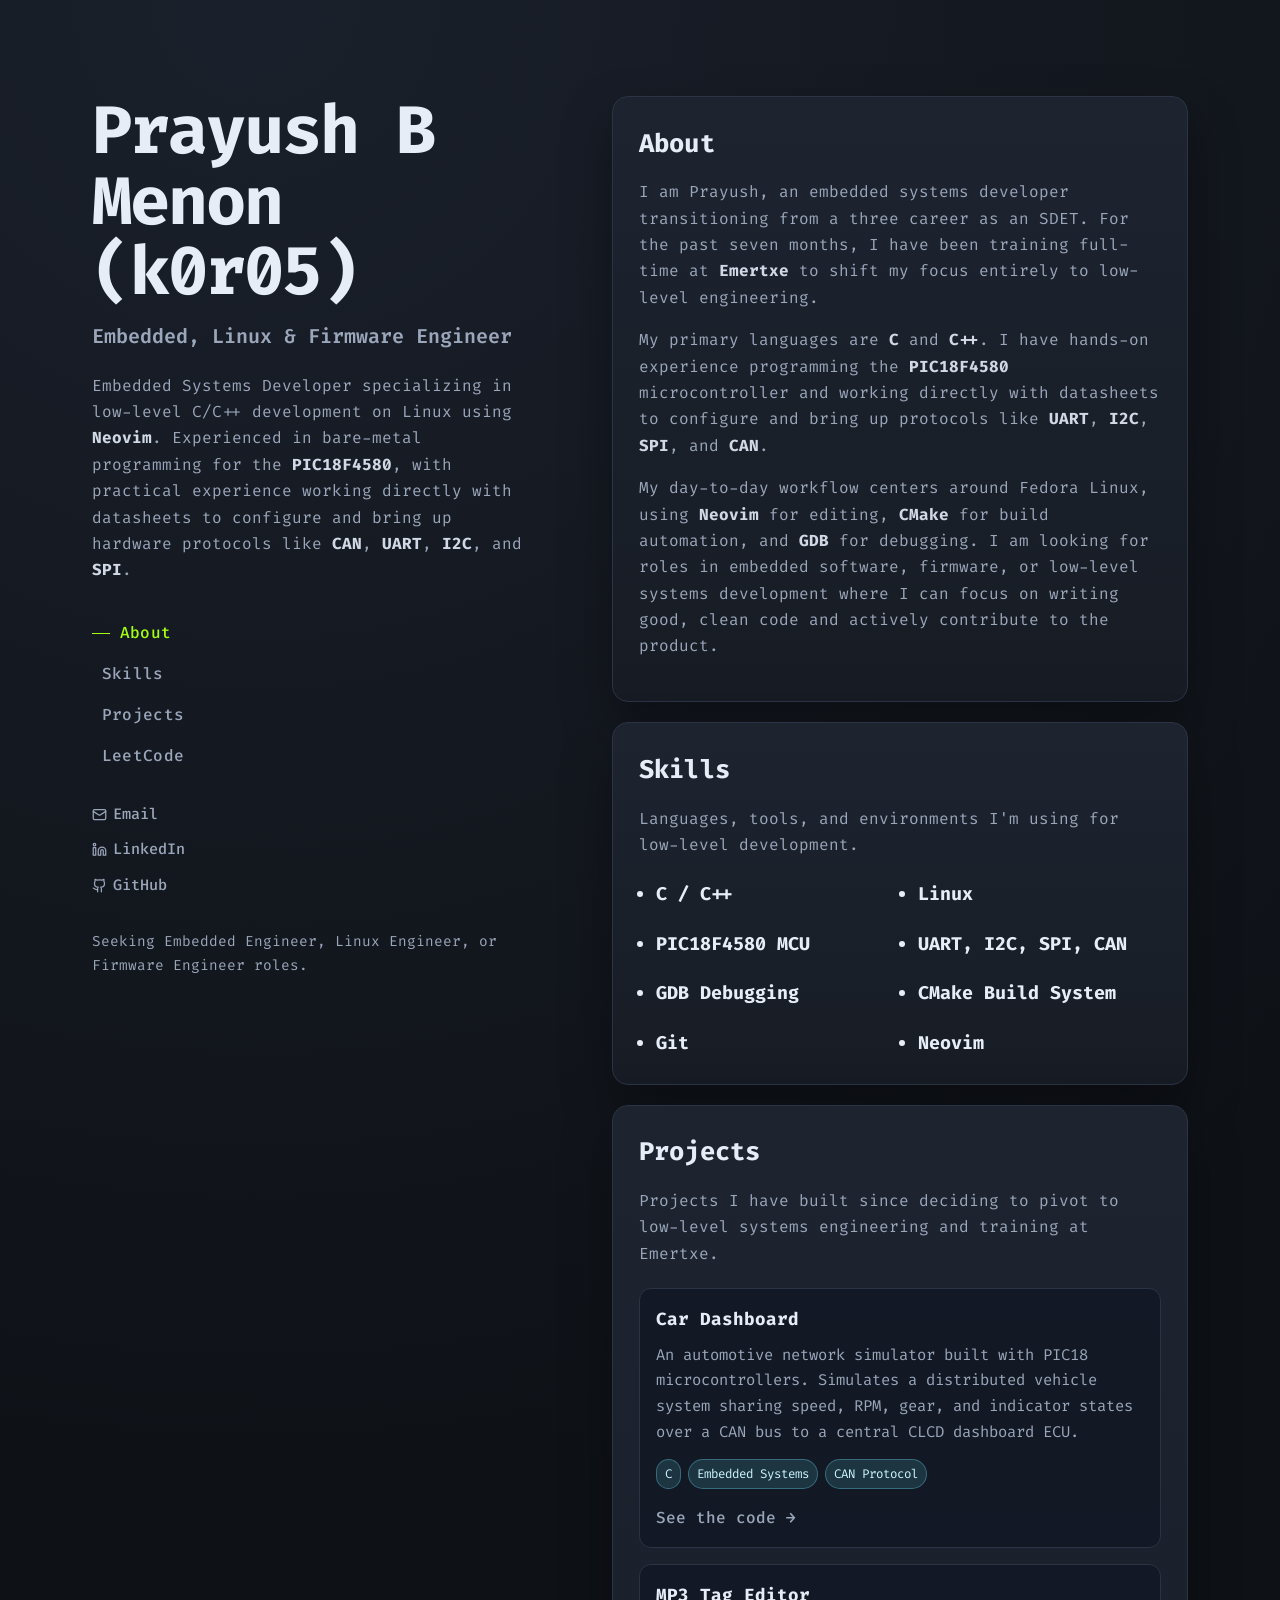
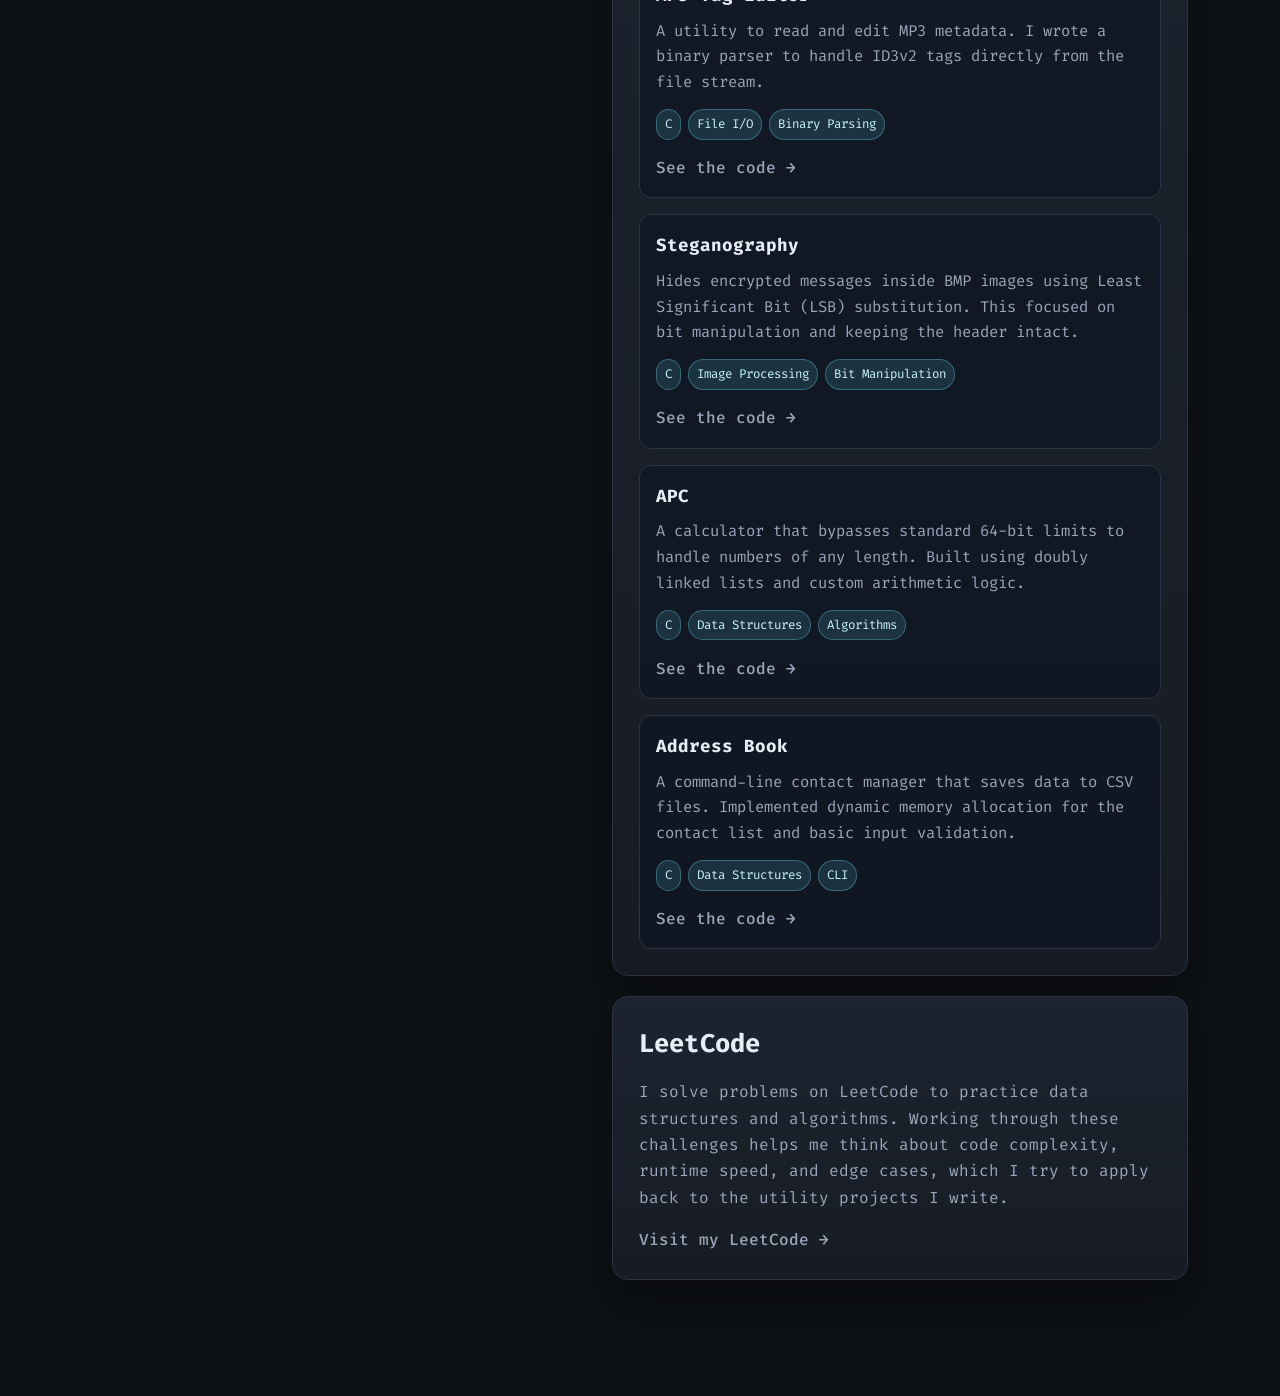
==== index.html @ 6f856f7c "update content" ====
<!DOCTYPE html>
<html lang="en">
<head>
  <meta charset="UTF-8" />
  <meta name="viewport" content="width=device-width, initial-scale=1.0"/>
  <title>Prayush B Menon | Embedded, Linux &amp; Firmware Engineer (k0r05)</title>

  <!-- SEO Meta Tags -->
  <meta name="description" content="Portfolio of Prayush B Menon (k0r05). Embedded, Linux, and Firmware Engineer. Former SDET pivoting to low-level C/C++ development, firmware engineering, and systems software." />
  <meta name="keywords" content="Prayush B Menon, Prayush Menon, Prayush, k0r05, embedded engineer, linux engineer, firmware engineer, PIC18F4580, UART, I2C, SPI, CAN, firmware developer, low-level developer, C/C++ programmer, Linux systems programming" />
  <meta name="author" content="Prayush B Menon" />
  <meta name="robots" content="index, follow" />

  <!-- Canonical URL -->
  <link rel="canonical" href="https://k0-r0.github.io/" />

  <!-- Open Graph / Facebook -->
  <meta property="og:type" content="website" />
  <meta property="og:url" content="https://k0-r0.github.io/" />
  <meta property="og:title" content="Prayush B Menon | Embedded, Linux &amp; Firmware Engineer" />
  <meta property="og:description" content="Portfolio of Prayush B Menon (k0r05). Former SDET pivoting to low-level systems, firmware, and embedded development. Explore my projects and C/C++ skills." />
  <meta property="og:image" content="https://k0-r0.github.io/logo-512x512.png" />

  <!-- Twitter -->
  <meta property="twitter:card" content="summary" />
  <meta property="twitter:url" content="https://k0-r0.github.io/" />
  <meta property="twitter:title" content="Prayush B Menon | Embedded, Linux &amp; Firmware Engineer" />
  <meta property="twitter:description" content="Portfolio of Prayush B Menon (k0r05). Former SDET pivoting to low-level systems, firmware, and embedded development. Explore my projects and C/C++ skills." />
  <meta property="twitter:image" content="https://k0-r0.github.io/logo-512x512.png" />

  <!-- Google Site Verification (Replace with your actual token from Google Search Console) -->
<meta name="google-site-verification" content="7T336NV-YK8cbIc5In1IWSxaX42zLTULD3-ixQhWnfs" />
  <!-- JSON-LD Structured Data for Person Schema -->
  <script type="application/ld+json">
  {
    "@context": "https://schema.org",
    "@type": "Person",
    "name": "Prayush B Menon",
    "alternateName": ["Prayush Menon", "Prayush", "k0r05", "k0-R0"],
    "jobTitle": "Embedded Engineer",
    "description": "Embedded, Linux, and Firmware Systems Engineer specializing in C/C++ development, firmware programming, and low-level Linux systems.",
    "url": "https://k0-r0.github.io/",
    "sameAs": [
      "https://linkedin.com/in/prayush-menon",
      "https://github.com/k0-R0",
      "https://leetcode.com/k0r05"
    ],
    "knowsAbout": [
      "Embedded Systems",
      "Firmware Engineering",
      "Linux Systems Programming",
      "C Programming Language",
      "C++",
      "GDB Debugging",
      "CMake",
      "Git",
      "Neovim",
      "PIC18F4580",
      "UART",
      "I2C",
      "SPI",
      "CAN"
    ],
    "alumniOf": {
      "@type": "EducationalOrganization",
      "name": "Emertxe Information Technologies"
    }
  }
  </script>

  <!-- Favicon / Brand Icons -->
  <link rel="icon" type="image/svg+xml" href="favicon.svg" />
  <link rel="icon" type="image/png" sizes="48x48" href="favicon-48x48.png" />
  <link rel="apple-touch-icon" sizes="180x180" href="apple-touch-icon.png" />
  <link rel="shortcut icon" type="image/x-icon" href="favicon.ico" />

  <!-- FONT -->
  <link href="https://fonts.googleapis.com/css2?family=Fira+Code:wght@400;500;600;700&display=swap" rel="stylesheet">

  <link rel="stylesheet" href="style.css" />
</head>

<body>
  <a class="skip-link" href="#main-content">Skip to content</a>

  <div class="layout">

    <aside class="left" aria-label="Profile and navigation">

      <h1 class="name">Prayush B Menon (k0r05)</h1>
      <h2 class="role">Embedded, Linux &amp; Firmware Engineer</h2>

      <p class="left-desc">
        Embedded Systems Developer specializing in low-level C/C++ development on Linux using <a href="note.html?md=skills/neovim"><strong>Neovim</strong></a>. Experienced in bare-metal programming for the <span class="highlight">PIC18F4580</span>, with practical experience working directly with datasheets to configure and bring up hardware protocols like <span class="highlight">CAN</span>, <span class="highlight">UART</span>, <span class="highlight">I2C</span>, and <span class="highlight">SPI</span>.
      </p>

      <nav aria-label="Section navigation">
        <ul>
          <li><a class="nav-link" href="#about">About</a></li>
          <li><a class="nav-link" href="#skills">Skills</a></li>
          <li><a class="nav-link" href="#projects">Projects</a></li>
          <li><a class="nav-link" href="#leetcode">LeetCode</a></li>
        </ul>
      </nav>

      <div class="left-contact" aria-label="Contact links">
        <a class="quiet-link contact-item" href="mailto:bmenonprayush@gmail.com" title="Send Email">
          <svg class="icon" xmlns="http://www.w3.org/2000/svg" viewBox="0 0 24 24" fill="none" stroke="currentColor" stroke-width="2" stroke-linecap="round" stroke-linejoin="round" aria-hidden="true"><rect width="20" height="16" x="2" y="4" rx="2"/><path d="m22 7-8.97 5.7a1.94 1.94 0 0 1-2.06 0L2 7"/></svg>
          Email
        </a>
        <a class="quiet-link contact-item" href="https://linkedin.com/in/prayush-menon" target="_blank" rel="noopener noreferrer" title="LinkedIn Profile">
          <svg class="icon" xmlns="http://www.w3.org/2000/svg" viewBox="0 0 24 24" fill="none" stroke="currentColor" stroke-width="2" stroke-linecap="round" stroke-linejoin="round" aria-hidden="true"><path d="M16 8a6 6 0 0 1 6 6v7h-4v-7a2 2 0 0 0-2-2 2 2 0 0 0-2 2v7h-4v-7a6 6 0 0 1 6-6z"/><rect width="4" height="12" x="2" y="9"/><circle cx="4" cy="4" r="2"/></svg>
          LinkedIn
        </a>
        <a class="quiet-link contact-item" href="https://github.com/k0-R0" target="_blank" rel="noopener noreferrer" title="GitHub Profile">
          <svg class="icon" xmlns="http://www.w3.org/2000/svg" viewBox="0 0 24 24" fill="none" stroke="currentColor" stroke-width="2" stroke-linecap="round" stroke-linejoin="round" aria-hidden="true"><path d="M15 22v-4a4.8 4.8 0 0 0-1-3.5c3 0 6-2 6-5.5.08-1.25-.27-2.48-1-3.5.28-1.15.28-2.35 0-3.5 0 0-1 0-3 1.5-2.64-.5-5.36-.5-8 0C6 2 5 2 5 2c-.3 1.15-.3 2.35 0 3.5A5.403 5.403 0 0 0 4 9c0 3.5 3 5.5 6 5.5-.39.49-.68 1.05-.85 1.65-.17.6-.22 1.23-.15 1.85v4"/><path d="M9 18c-4.51 2-5-2-7-2"/></svg>
          GitHub
        </a>
      </div>

      <p class="left-meta">Seeking Embedded Engineer, Linux Engineer, or Firmware Engineer roles.</p>

      </aside>

    <main id="main-content" class="right">

      <section id="about">
        <h2>About</h2>
        <p>
          I am Prayush, an embedded systems developer transitioning from a three career as an SDET. For the past seven months, I have been training full-time at <a href="https://www.emertxe.com/" target="_blank" rel="noopener noreferrer"><strong>Emertxe</strong></a> to shift my focus entirely to low-level engineering.
        </p>

        <p>
          My primary languages are <span class="highlight">C</span> and <span class="highlight">C++</span>. I have hands-on experience programming the <span class="highlight">PIC18F4580</span> microcontroller and working directly with datasheets to configure and bring up protocols like <span class="highlight">UART</span>, <span class="highlight">I2C</span>, <span class="highlight">SPI</span>, and <span class="highlight">CAN</span>.
        </p>

        <p>
          My day-to-day workflow centers around Fedora Linux, using <a href="note.html?md=skills/neovim"><strong>Neovim</strong></a> for editing, <span class="highlight">CMake</span> for build automation, and <span class="highlight">GDB</span> for debugging. I am looking for roles in embedded software, firmware, or low-level systems development where I can focus on writing good, clean code and actively contribute to the product.
        </p>
      </section>

      <section id="skills">
        <h2>Skills</h2>
        <p class="section-intro">
          Languages, tools, and environments I'm using for low-level development.
        </p>
        <ul>
          <li>C / C++</li>
          <li>Linux</li>
          <li>PIC18F4580 MCU</li>
          <li>UART, I2C, SPI, CAN</li>
          <li>GDB Debugging</li>
          <li>CMake Build System</li>
          <li>Git</li>
          <li><a href="note.html?md=skills/neovim"><strong>Neovim</strong></a></li>
        </ul>
      </section>

      <section id="projects">
        <h2>Projects</h2>
        <p class="section-intro">
          Projects I have built since deciding to pivot to low-level systems engineering and training at Emertxe.
        </p>

        <div class="project-grid">
          <article class="project">
            <h3><a class="quiet-link" href="note.html?md=projects/car-dashboard" title="Notes on this project">Car Dashboard</a></h3>
            <p>An automotive network simulator built with PIC18 microcontrollers. Simulates a distributed vehicle system sharing speed, RPM, gear, and indicator states over a CAN bus to a central CLCD dashboard ECU.</p>
            <ul class="tags" aria-label="Car Dashboard technologies">
              <li>C</li>
              <li>Embedded Systems</li>
              <li>CAN Protocol</li>
            </ul>
            <a class="quiet-link" href="https://github.com/k0-R0/Car_Dashboard" target="_blank" rel="noopener noreferrer">See the code →</a>
          </article>

          <article class="project">
            <h3>MP3 Tag Editor</h3>
            <p>A utility to read and edit MP3 metadata. I wrote a binary parser to handle ID3v2 tags directly from the file stream.</p>
            <ul class="tags" aria-label="MP3 Tag Editor technologies">
              <li>C</li>
              <li>File I/O</li>
              <li>Binary Parsing</li>
            </ul>
            <a class="quiet-link" href="https://github.com/k0-R0/MP3_TagReader" target="_blank" rel="noopener noreferrer">See the code →</a>
          </article>

          <article class="project">
            <h3>Steganography</h3>
            <p>Hides encrypted messages inside BMP images using Least Significant Bit (LSB) substitution. This focused on bit manipulation and keeping the header intact.</p>
            <ul class="tags" aria-label="Steganography technologies">
              <li>C</li>
              <li>Image Processing</li>
              <li>Bit Manipulation</li>
            </ul>
            <a class="quiet-link" href="https://github.com/k0-R0/Steganography" target="_blank" rel="noopener noreferrer">See the code →</a>
          </article>

          <article class="project">
            <h3><a class="quiet-link" href="note.html?md=projects/apc" title="Notes on this project">APC</a></h3>
            <p>A calculator that bypasses standard 64-bit limits to handle numbers of any length. Built using doubly linked lists and custom arithmetic logic.</p>
            <ul class="tags" aria-label="APC technologies">
              <li>C</li>
              <li>Data Structures</li>
              <li>Algorithms</li>
            </ul>
            <a class="quiet-link" href="https://github.com/k0-R0/APC" target="_blank" rel="noopener noreferrer">See the code →</a>
          </article>

          <article class="project">
            <h3><a class="quiet-link" href="note.html?md=projects/address-book" title="Notes on this project">Address Book</a></h3>
            <p>A command-line contact manager that saves data to CSV files. Implemented dynamic memory allocation for the contact list and basic input validation.</p>
            <ul class="tags" aria-label="Address Book technologies">
              <li>C</li>
              <li>Data Structures</li>
              <li>CLI</li>
            </ul>
            <a class="quiet-link" href="https://github.com/k0-R0/Address-Book" target="_blank" rel="noopener noreferrer">See the code →</a>
          </article>
        </div>

      </section>

      <section id="leetcode">
        <h2>LeetCode</h2>
        <p>
          I solve problems on LeetCode to practice data structures and algorithms. Working through these challenges helps me think about code complexity, runtime speed, and edge cases, which I try to apply back to the utility projects I write.
        </p>

        <a class="quiet-link" href="https://leetcode.com/k0r05" target="_blank" rel="noopener noreferrer">
          Visit my LeetCode →
        </a>
      </section>

    </main>

  </div>

  <script src="script.js"></script>
</body>
</html>
---- style.css ----
:root {
  --bg: #0e1116;
  --surface: #171c24;
  --surface-strong: #1d2430;
  --border: #2a3444;
  --text-primary: #e7edf7;
  --text-secondary: #9aa6ba;
  --accent: #a3ff12;
  --accent-strong: #c0ff4e;
  --focus: #d1ff8a;
  --accent-cool: #66d9ef;
  --shadow: 0 24px 50px rgba(0, 0, 0, 0.35);
}

* {
  box-sizing: border-box;
}

html {
  scroll-behavior: smooth;
  background: var(--bg);
  overscroll-behavior-y: none;
}

body {
  margin: 0;
  font-family: "FiraCode Nerd Font", "Fira Code", monospace;
  background: radial-gradient(circle at 20% 0%, #1a202b 0%, var(--bg) 48%);
  color: var(--text-primary);
  line-height: 1.65;
  min-height: 100vh;
}

.skip-link {
  position: absolute;
  left: 16px;
  top: -100px;
  z-index: 1000;
  padding: 10px 14px;
  border-radius: 8px;
  background: var(--surface-strong);
  color: var(--text-primary);
  text-decoration: none;
}

.skip-link:focus-visible {
  top: 16px;
  outline: 2px solid var(--focus);
  outline-offset: 2px;
}

.layout {
  display: grid;
  grid-template-columns: minmax(260px, 1fr) minmax(0, 1.3fr);
  gap: clamp(2rem, 6vw, 5rem);
  max-width: 1160px;
  margin: 0 auto;
  padding: clamp(2rem, 8vw, 6rem) clamp(1rem, 4vw, 2rem);
}

.left {
  position: sticky;
  top: 2rem;
  height: fit-content;
}

.name {
  margin: 0;
  font-size: clamp(2.2rem, 5.5vw, 4.2rem);
  line-height: 1.05;
  letter-spacing: -0.03em;
}

.role {
  margin: 0.8rem 0 0;
  color: var(--text-secondary);
  font-size: clamp(1rem, 2.3vw, 1.25rem);
  font-weight: 600;
}

.left-desc {
  margin: 1.2rem 0 0;
  max-width: 44ch;
  color: var(--text-secondary);
  font-size: 1rem;
}

.left-meta {
  margin-top: 2rem;
  color: var(--text-secondary);
  font-size: 0.9rem;
}

.left-contact {
  margin-top: 2rem;
  display: flex;
  flex-direction: column;
  gap: 0.65rem;
}

.contact-item {
  display: inline-flex;
  align-items: center;
  gap: 0.5rem;
  width: fit-content;
  font-size: 0.95rem;
}

.contact-item .icon {
  width: 15px;
  height: 15px;
  stroke: currentColor;
}

nav ul {
  list-style: none;
  margin: 2rem 0 0;
  padding: 0;
  display: grid;
  gap: 0.65rem;
}

.nav-link {
  display: inline-flex;
  align-items: center;
  gap: 0.6rem;
  width: fit-content;
  color: var(--text-secondary);
  text-decoration: none;
  font-weight: 500;
  letter-spacing: 0.02em;
  transition: color 0.4s cubic-bezier(0.22, 1, 0.36, 1);
}

.nav-link::before {
  content: "";
  width: 0;
  height: 1px;
  background: var(--accent);
  transition: width 0.35s cubic-bezier(0.4, 0, 0.2, 1);
  transform-origin: left;
}

.nav-link:hover,
.nav-link.is-active {
  color: var(--accent);
}

.nav-link.is-active::before {
  width: 18px;
}

.right {
  min-width: 0;
}

section {
  margin-bottom: 1.25rem;
  padding: clamp(1.2rem, 2vw, 1.8rem);
  border: 1px solid var(--border);
  border-radius: 16px;
  background: linear-gradient(180deg, var(--surface-strong), var(--surface));
  box-shadow: var(--shadow);
  opacity: 0;
  transform: translateY(16px);
  transition: opacity 0.55s ease, transform 0.55s ease, border-color 0.25s ease;
}

section:hover {
  border-color: #3e4e67;
}

section.visible {
  opacity: 1;
  transform: translateY(0);
}

section h2 {
  margin: 0 0 0.9rem;
  font-size: clamp(1.2rem, 2.5vw, 1.6rem);
  letter-spacing: 0.01em;
}

p {
  margin: 0 0 1rem;
  color: var(--text-secondary);
  font-size: clamp(1rem, 1.2vw, 1.05rem);
  max-width: 62ch;
}

ul {
  margin: 0;
  padding-left: 1.1rem;
  color: var(--text-secondary);
}

strong, .highlight, code {
  color: #d1d9e6;
  font-weight: 700;
}

#skills ul {
  display: grid;
  grid-template-columns: repeat(2, 1fr);
  gap: 1.2rem;
  padding-left: 1.1rem;
  list-style-type: disc;
}

#skills li {
  font-weight: 700;
  font-size: 1.15rem;
  color: var(--text-primary);
}

#skills li a {
  color: inherit;
  text-decoration: none;
  transition: color 0.2s ease;
  font-weight: 700;
}

#skills li a:hover {
  color: var(--accent);
}

.section-intro {
  margin-bottom: 1.3rem;
}

.project-grid {
  display: grid;
  gap: 1rem;
}

.project {
  border: 1px solid var(--border);
  border-radius: 12px;
  padding: 1rem;
  background: rgba(12, 19, 33, 0.6);
  transition: transform 0.4s cubic-bezier(0.34, 1.56, 0.64, 1), 
              border-color 0.3s ease, 
              box-shadow 0.3s ease;
}

.project:hover {
  transform: translateY(-4px) scale(1.015);
  border-color: var(--accent);
  box-shadow: 0 12px 30px -10px rgba(163, 255, 18, 0.2);
}

.project h3 {
  margin: 0;
  font-size: 1.1rem;
}

.project p {
  margin-top: 0.55rem;
  margin-bottom: 0.85rem;
  font-size: 0.97rem;
}

.tags {
  list-style: none;
  padding: 0;
  margin: 0 0 0.95rem;
  display: flex;
  flex-wrap: wrap;
  gap: 0.45rem;
}

.tags li {
  padding: 0.25rem 0.5rem;
  border-radius: 999px;
  background: rgba(102, 217, 239, 0.14);
  color: #cbf6ff;
  font-size: 0.78rem;
  border: 1px solid rgba(102, 217, 239, 0.34);
}

a {
  color: var(--accent);
  text-decoration: none;
  font-weight: 600;
}

a:hover {
  color: var(--accent-strong);
}

.left-desc a,
#about p a,
.note-prose a {
  color: #d1d9e6;
  transition: color 0.25s ease;
}

.left-desc a:hover,
#about p a:hover,
.note-prose a:hover {
  color: var(--accent);
}

a strong {
  color: inherit;
}

a.quiet-link {
  color: var(--text-secondary);
  font-weight: 500;
  display: inline-flex;
  align-items: center;
  gap: 0.35rem;
  transition: color 0.18s ease, gap 0.2s ease;
}

a.quiet-link:hover {
  color: var(--accent);
  font-weight: 600;
  gap: 0.55rem;
}

a.quiet-link:focus-visible {
  outline: 2px solid var(--focus);
  outline-offset: 3px;
  border-radius: 6px;
}

.project h3 a.quiet-link {
  color: var(--text-primary);
  font-weight: 700;
}

.project h3 a.quiet-link:hover {
  color: var(--accent);
}

a:focus-visible,
.nav-link:focus-visible {
  outline: 2px solid var(--focus);
  outline-offset: 3px;
  border-radius: 6px;
}

.note-page {
  max-width: 68rem;
  margin: 0 auto;
  padding: clamp(2rem, 6vw, 4rem) clamp(1rem, 4vw, 2rem) clamp(3rem, 8vw, 5rem);
}

.note-back {
  display: inline-flex;
  align-items: center;
  gap: 0.35rem;
  margin-bottom: 1.75rem;
  font-weight: 600;
  letter-spacing: 0.02em;
}

.note-article {
  padding: clamp(1.2rem, 4vw, 2.8rem);
  border: 1px solid var(--border);
  border-radius: 16px;
  background: linear-gradient(180deg, var(--surface-strong), var(--surface));
  box-shadow: var(--shadow);
}

.note-article h1 {
  margin: 0 0 1rem;
  font-size: clamp(1.650rem, 4vw, 2.25rem);
  letter-spacing: -0.02em;
  color: var(--text-primary);
}

.note-lede {
  margin: 0 0 1.25rem;
  color: var(--text-secondary);
  font-size: 1.1rem;
  max-width: 80ch;
}

.note-article p {
  max-width: 80ch;
  line-height: 1.6;
}

.note-prose h2 {
  margin: 2rem 0 0.85rem;
  font-size: 1.4rem;
  color: var(--text-primary);
  letter-spacing: 0.01em;
  border-bottom: 1px solid var(--border);
  padding-bottom: 0.35rem;
}

.note-prose h3 {
  margin: 1.5rem 0 0.65rem;
  font-size: 1.15rem;
  color: var(--text-primary);
}

.note-article ul {
  max-width: 80ch;
  margin-bottom: 1.25rem;
  line-height: 1.6;
  font-size: 1.1rem;
}

.note-article li {
  margin-bottom: 0.65rem;
}

/* Markdown Code Blocks */
.note-prose pre {
  margin: 1.25rem 0;
  padding: 1.25rem;
  overflow-x: auto;
  border-radius: 12px;
  border: 1px solid var(--border);
  background: rgba(12, 19, 33, 0.95);
  box-shadow: inset 0 2px 10px rgba(0, 0, 0, 0.3);
  position: relative;
}

.note-prose pre::before {
  content: "TERMINAL";
  position: absolute;
  top: 0;
  right: 1.25rem;
  font-size: 0.65rem;
  font-weight: 700;
  color: var(--text-secondary);
  opacity: 0.4;
  letter-spacing: 0.1em;
  transform: translateY(50%);
  pointer-events: none;
}

.copy-button {
  position: absolute;
  top: 0.65rem;
  right: 1.25rem;
  padding: 0.35rem 0.65rem;
  background: var(--surface-strong);
  border: 1px solid var(--border);
  border-radius: 4px;
  color: var(--text-secondary);
  font-size: 0.7rem;
  font-weight: 600;
  cursor: pointer;
  opacity: 0;
  transition: all 0.2s ease;
  z-index: 2;
}

.note-prose pre:hover .copy-button {
  opacity: 1;
}

.copy-button:hover {
  background: var(--surface);
  color: var(--accent);
  border-color: var(--accent);
}

.copy-button.copied {
  color: var(--accent);
  border-color: var(--accent);
  background: rgba(163, 255, 18, 0.1);
}

/* Adjust terminal indicator when button is present */
.note-prose pre:hover::before {
  opacity: 0;
}

.note-prose code {
  font-family: "Fira Code", ui-monospace, monospace;
  font-size: 0.95rem;
  color: #d1d9e6;
}

.note-prose pre code {
  color: var(--text-secondary);
  display: block;
  line-height: 1.6;
  white-space: pre;
}

/* Table consistency */
.note-cheat-table {
  width: 100%;
  max-width: 100%;
  border-collapse: collapse;
  font-size: 1rem;
  margin: 1.5rem 0;
}

.note-cheat-table th,
.note-cheat-table td {
  padding: 0.85rem 1rem;
  text-align: left;
  vertical-align: top;
  border-bottom: 1px solid var(--border);
}

.note-cheat-table td:first-child {
  font-family: "Fira Code", ui-monospace, monospace;
  font-size: 1.15rem;
  color: var(--accent-cool);
  white-space: nowrap;
  font-weight: 700;
  padding-right: 1.5rem;
}

.note-cheat-table td:first-child code {
  color: inherit;
}

.note-cheat-table tbody tr:last-child th,
.note-cheat-table tbody tr:last-child td {
  border-bottom: none;
}

.visually-hidden {
  position: absolute;
  width: 1px;
  height: 1px;
  padding: 0;
  margin: -1px;
  overflow: hidden;
  clip: rect(0, 0, 0, 0);
  white-space: nowrap;
  border: 0;
}

@media (max-width: 980px) {
  .layout {
    grid-template-columns: 1fr;
    gap: 1.5rem;
  }

  .left {
    position: static;
  }

  nav ul {
    grid-template-columns: repeat(2, minmax(0, max-content));
    column-gap: 1.5rem;
  }

  #skills ul {
    columns: 1;
  }
}

@media (max-width: 620px) {
  body {
    background: var(--bg);
  }

  .layout {
    padding-top: 1.5rem;
  }

  section {
    padding: 1rem;
  }

  nav ul {
    grid-template-columns: 1fr;
    gap: 0.5rem;
  }
}

@media (prefers-reduced-motion: reduce) {
  html {
    scroll-behavior: auto;
  }

  *,
  *::before,
  *::after {
    animation: none !important;
    transition: none !important;
  }

  section {
    opacity: 1;
    transform: none;
  }
}
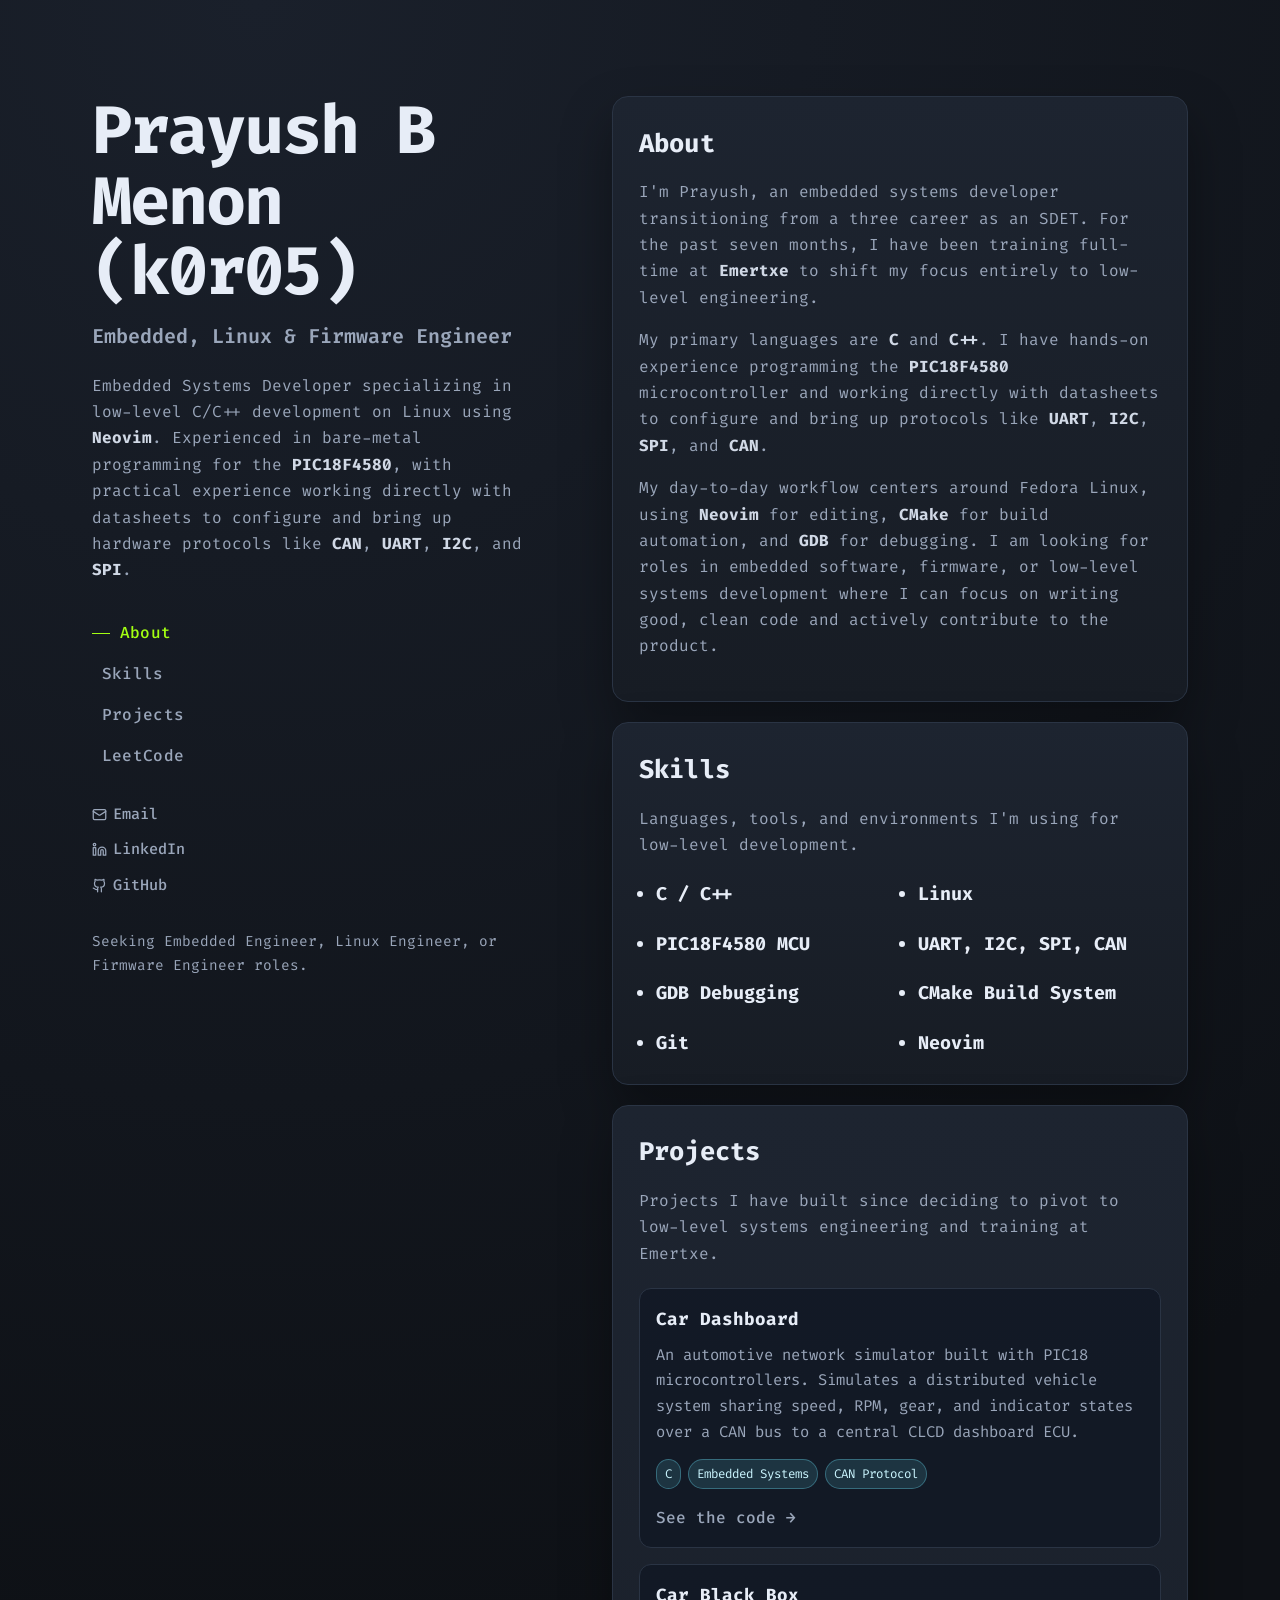
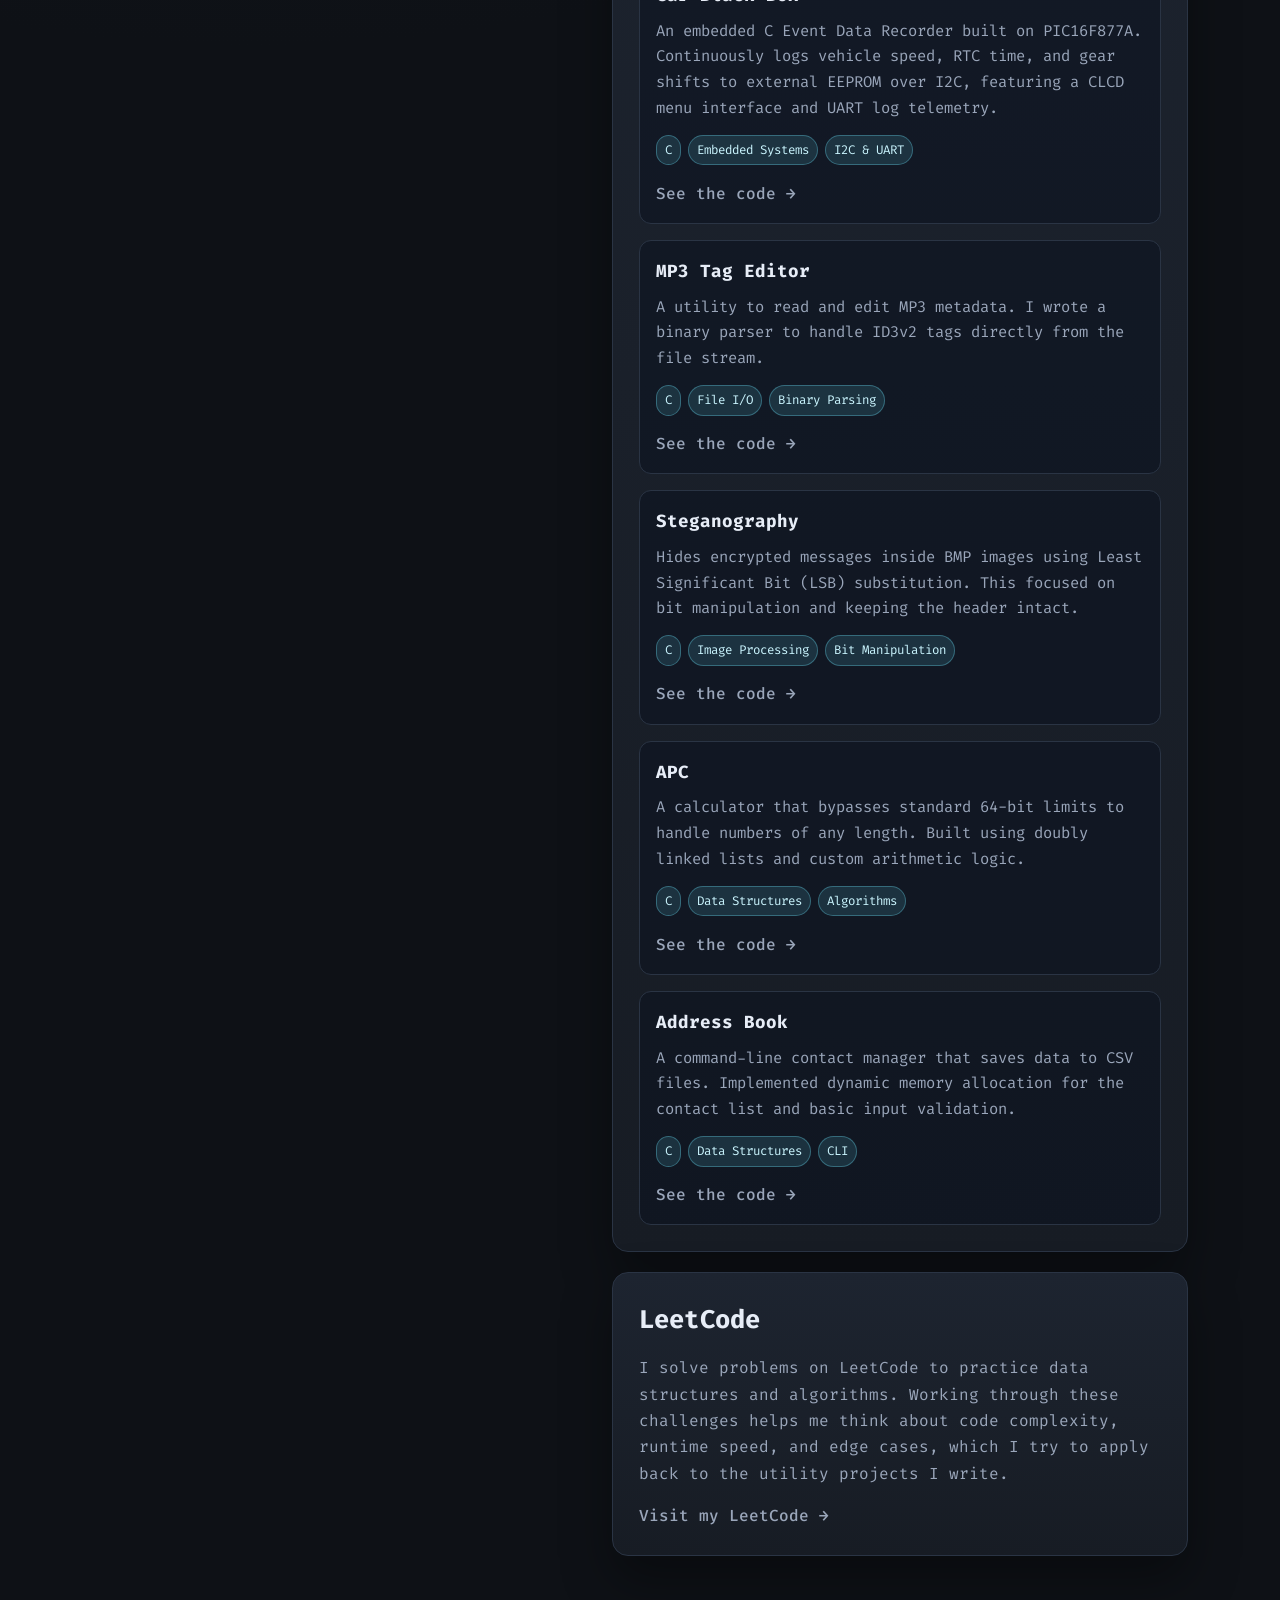
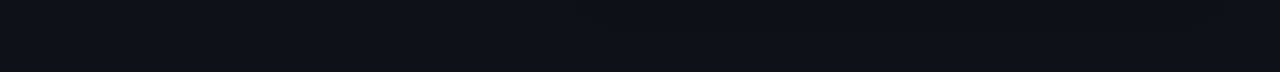
==== commit 162910a2: "Add car blackbox project" ====
--- a/index.html
+++ b/index.html
@@ -127,7 +127,7 @@
       <section id="about">
         <h2>About</h2>
         <p>
-          I am Prayush, an embedded systems developer transitioning from a three career as an SDET. For the past seven months, I have been training full-time at <a href="https://www.emertxe.com/" target="_blank" rel="noopener noreferrer"><strong>Emertxe</strong></a> to shift my focus entirely to low-level engineering.
+          I'm Prayush, an embedded systems developer transitioning from a three career as an SDET. For the past seven months, I have been training full-time at <a href="https://www.emertxe.com/" target="_blank" rel="noopener noreferrer"><strong>Emertxe</strong></a> to shift my focus entirely to low-level engineering.
         </p>
 
         <p>
@@ -175,6 +175,17 @@
           </article>
 
           <article class="project">
+            <h3><a class="quiet-link" href="note.html?md=projects/car-blackbox" title="Notes on this project">Car Black Box</a></h3>
+            <p>An embedded C Event Data Recorder built on PIC16F877A. Continuously logs vehicle speed, RTC time, and gear shifts to external EEPROM over I2C, featuring a CLCD menu interface and UART log telemetry.</p>
+            <ul class="tags" aria-label="Car Black Box technologies">
+              <li>C</li>
+              <li>Embedded Systems</li>
+              <li>I2C &amp; UART</li>
+            </ul>
+            <a class="quiet-link" href="https://github.com/k0-R0/car_blackbox" target="_blank" rel="noopener noreferrer">See the code →</a>
+          </article>
+
+          <article class="project">
             <h3>MP3 Tag Editor</h3>
             <p>A utility to read and edit MP3 metadata. I wrote a binary parser to handle ID3v2 tags directly from the file stream.</p>
             <ul class="tags" aria-label="MP3 Tag Editor technologies">
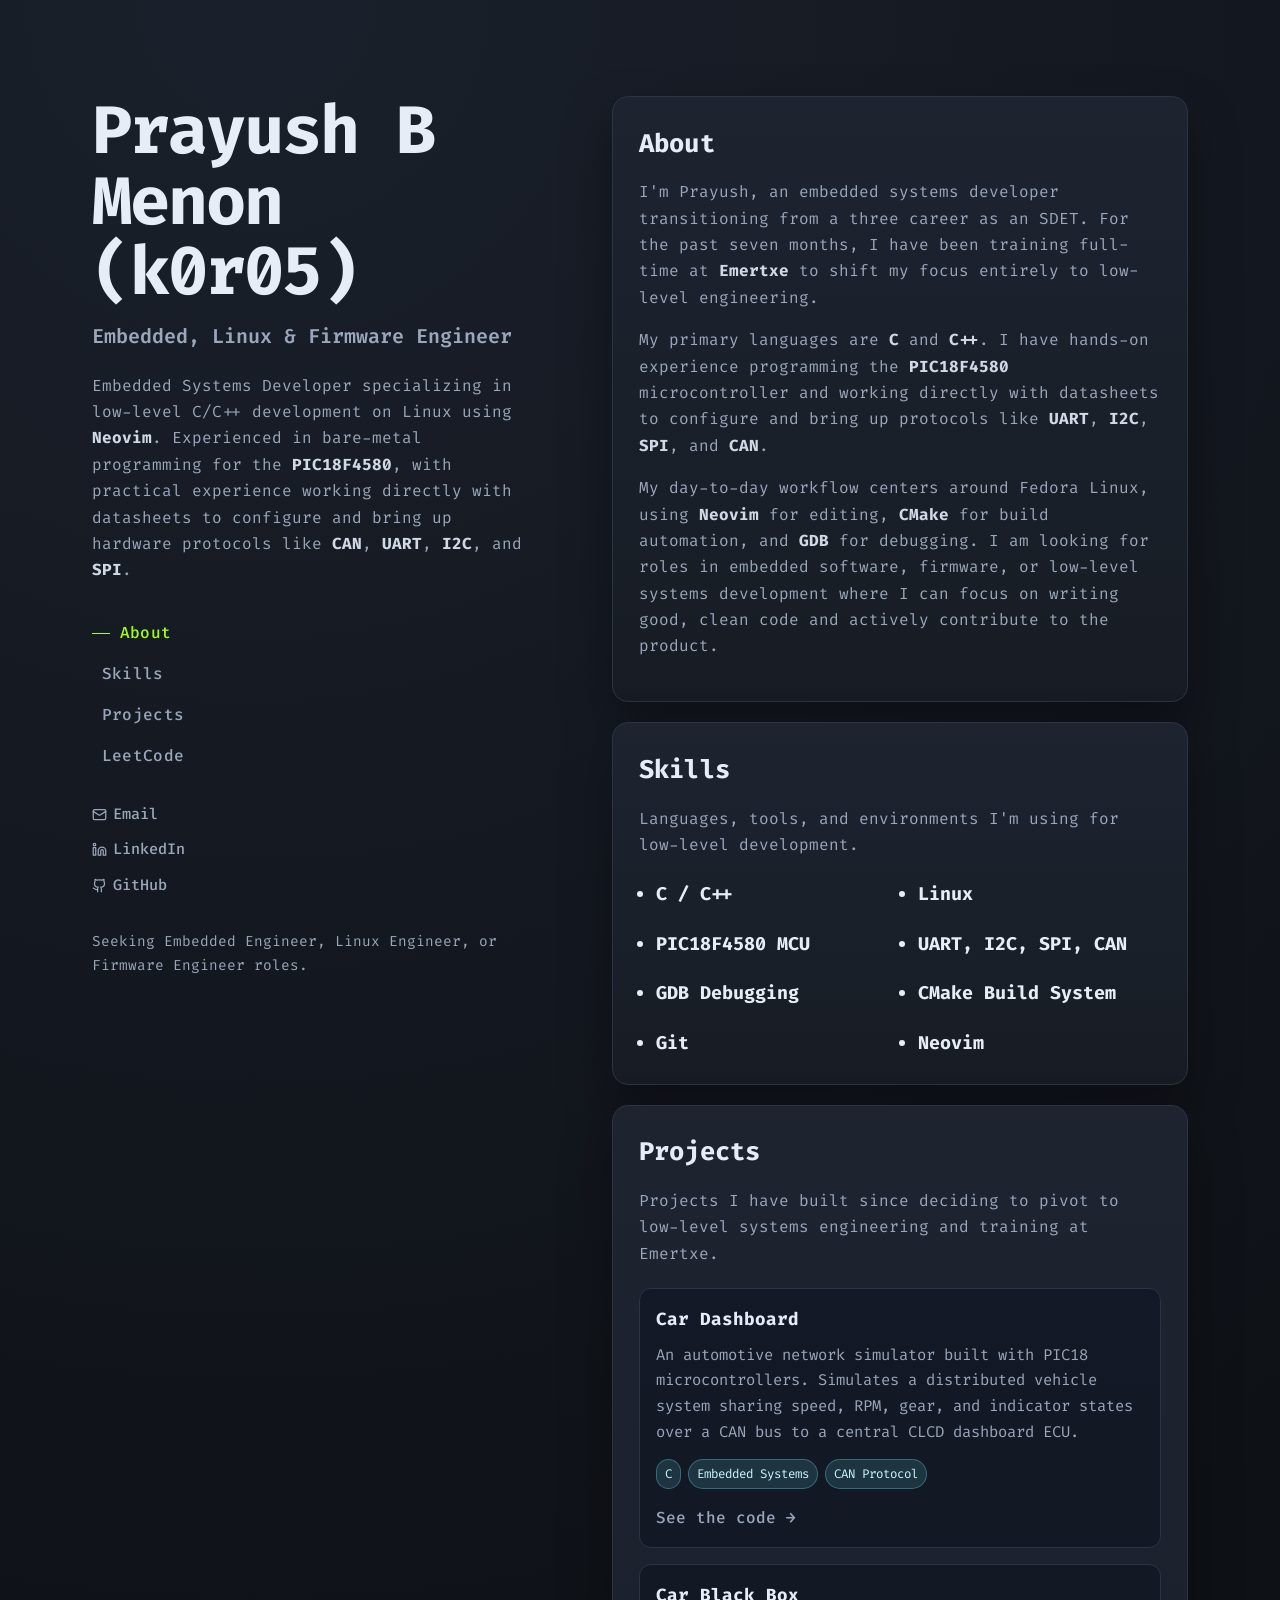
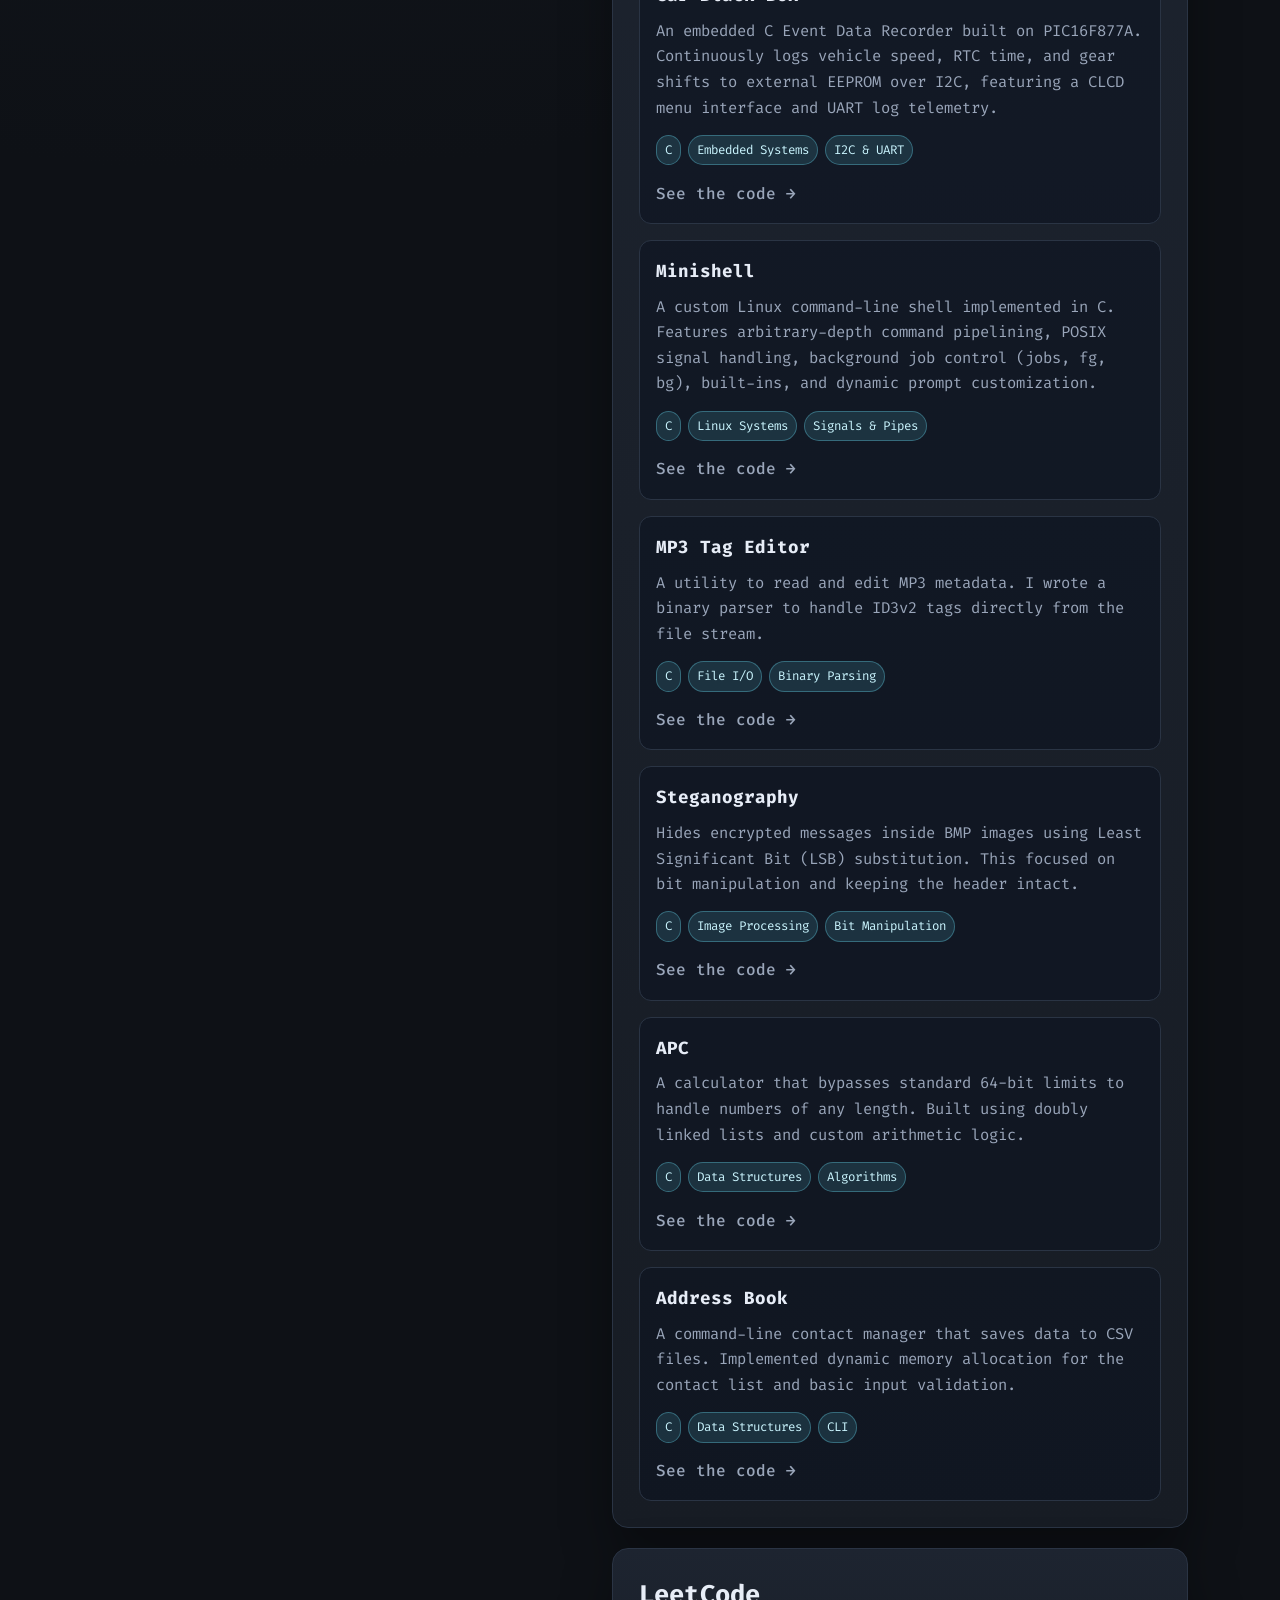
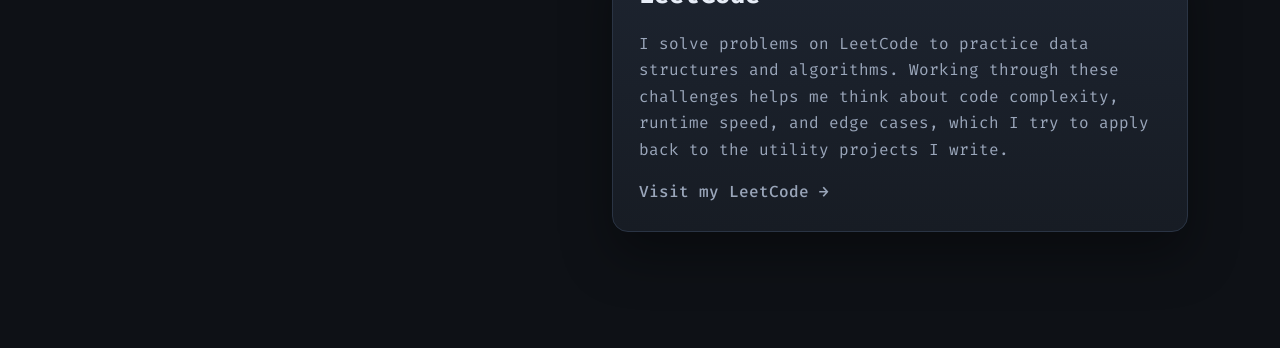
==== commit 281b257b: "Add Minishell to list of projects" ====
--- a/index.html
+++ b/index.html
@@ -186,6 +186,17 @@
           </article>
 
           <article class="project">
+            <h3><a class="quiet-link" href="note.html?md=projects/minishell" title="Notes on this project">Minishell</a></h3>
+            <p>A custom Linux command-line shell implemented in C. Features arbitrary-depth command pipelining, POSIX signal handling, background job control (jobs, fg, bg), built-ins, and dynamic prompt customization.</p>
+            <ul class="tags" aria-label="Minishell technologies">
+              <li>C</li>
+              <li>Linux Systems</li>
+              <li>Signals &amp; Pipes</li>
+            </ul>
+            <a class="quiet-link" href="https://github.com/k0-R0/Minishell" target="_blank" rel="noopener noreferrer">See the code →</a>
+          </article>
+
+          <article class="project">
             <h3>MP3 Tag Editor</h3>
             <p>A utility to read and edit MP3 metadata. I wrote a binary parser to handle ID3v2 tags directly from the file stream.</p>
             <ul class="tags" aria-label="MP3 Tag Editor technologies">
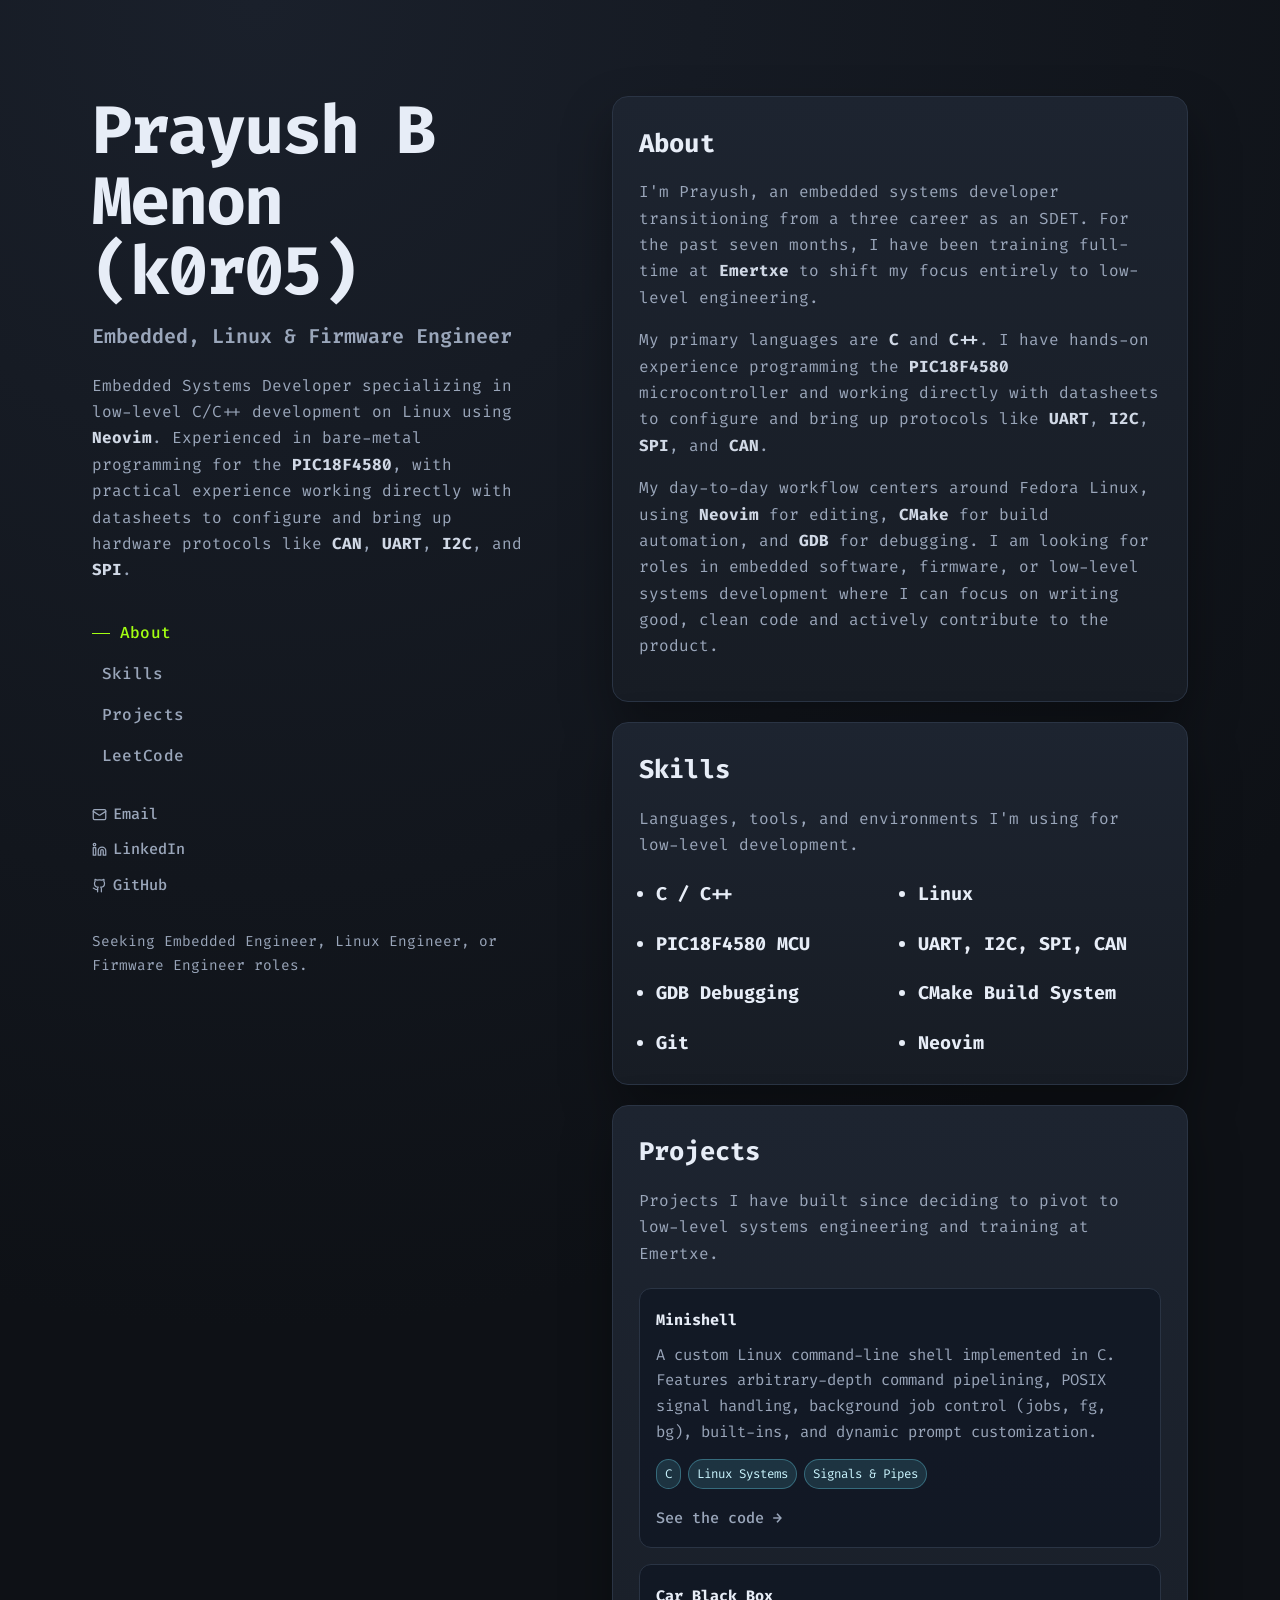
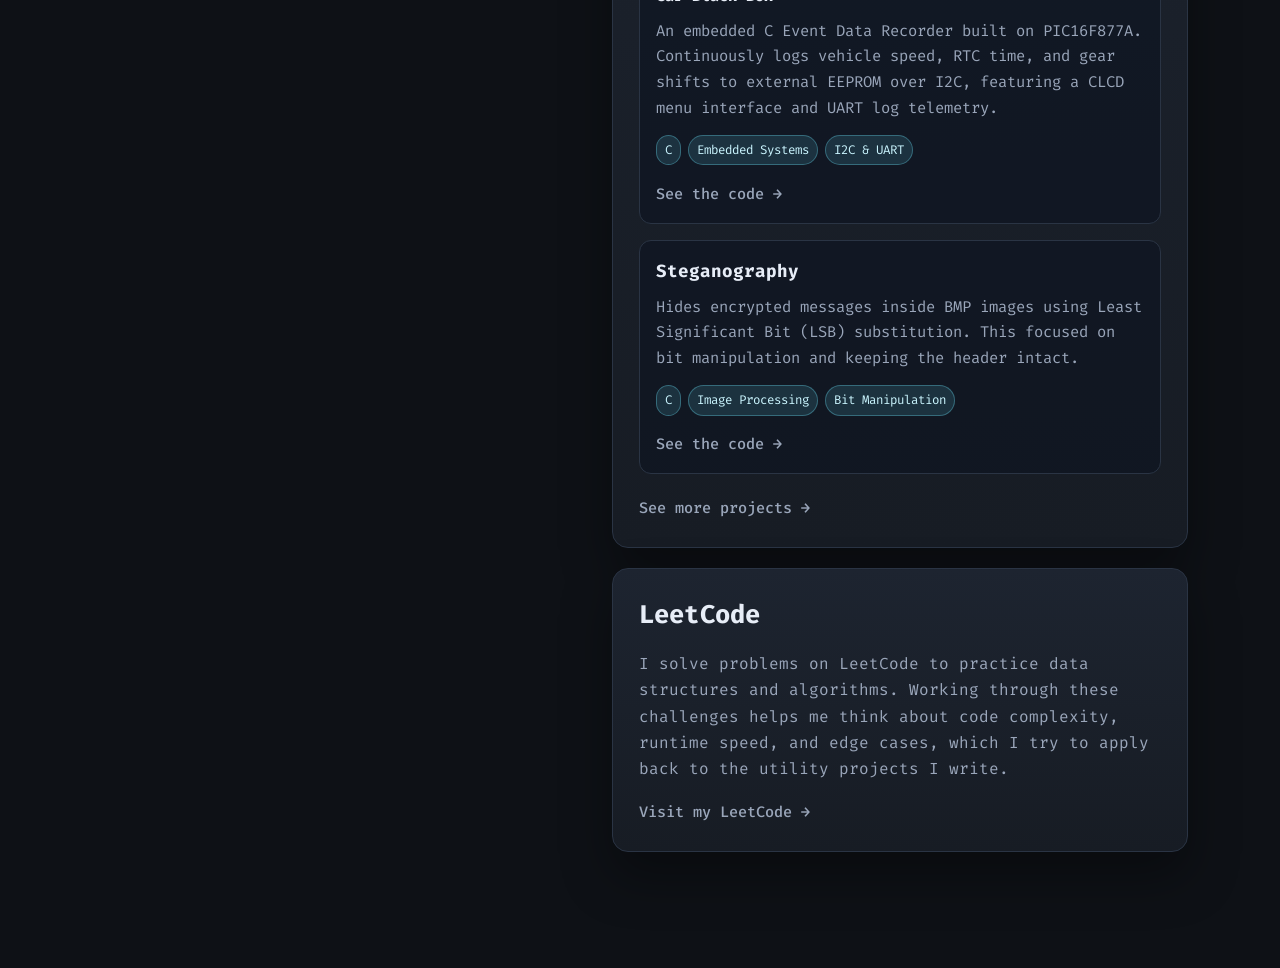
==== commit d2ac856b: "Add lexical analyzer project and fix styling" ====
--- a/index.html
+++ b/index.html
@@ -164,14 +164,14 @@
 
         <div class="project-grid">
           <article class="project">
-            <h3><a class="quiet-link" href="note.html?md=projects/car-dashboard" title="Notes on this project">Car Dashboard</a></h3>
-            <p>An automotive network simulator built with PIC18 microcontrollers. Simulates a distributed vehicle system sharing speed, RPM, gear, and indicator states over a CAN bus to a central CLCD dashboard ECU.</p>
-            <ul class="tags" aria-label="Car Dashboard technologies">
+            <h3><a class="quiet-link" href="note.html?md=projects/minishell" title="Notes on this project">Minishell</a></h3>
+            <p>A custom Linux command-line shell implemented in C. Features arbitrary-depth command pipelining, POSIX signal handling, background job control (jobs, fg, bg), built-ins, and dynamic prompt customization.</p>
+            <ul class="tags" aria-label="Minishell technologies">
               <li>C</li>
-              <li>Embedded Systems</li>
-              <li>CAN Protocol</li>
+              <li>Linux Systems</li>
+              <li>Signals &amp; Pipes</li>
             </ul>
-            <a class="quiet-link" href="https://github.com/k0-R0/Car_Dashboard" target="_blank" rel="noopener noreferrer">See the code →</a>
+            <a class="quiet-link" href="https://github.com/k0-R0/Minishell" target="_blank" rel="noopener noreferrer">See the code →</a>
           </article>
 
           <article class="project">
@@ -186,28 +186,6 @@
           </article>
 
           <article class="project">
-            <h3><a class="quiet-link" href="note.html?md=projects/minishell" title="Notes on this project">Minishell</a></h3>
-            <p>A custom Linux command-line shell implemented in C. Features arbitrary-depth command pipelining, POSIX signal handling, background job control (jobs, fg, bg), built-ins, and dynamic prompt customization.</p>
-            <ul class="tags" aria-label="Minishell technologies">
-              <li>C</li>
-              <li>Linux Systems</li>
-              <li>Signals &amp; Pipes</li>
-            </ul>
-            <a class="quiet-link" href="https://github.com/k0-R0/Minishell" target="_blank" rel="noopener noreferrer">See the code →</a>
-          </article>
-
-          <article class="project">
-            <h3>MP3 Tag Editor</h3>
-            <p>A utility to read and edit MP3 metadata. I wrote a binary parser to handle ID3v2 tags directly from the file stream.</p>
-            <ul class="tags" aria-label="MP3 Tag Editor technologies">
-              <li>C</li>
-              <li>File I/O</li>
-              <li>Binary Parsing</li>
-            </ul>
-            <a class="quiet-link" href="https://github.com/k0-R0/MP3_TagReader" target="_blank" rel="noopener noreferrer">See the code →</a>
-          </article>
-
-          <article class="project">
             <h3>Steganography</h3>
             <p>Hides encrypted messages inside BMP images using Least Significant Bit (LSB) substitution. This focused on bit manipulation and keeping the header intact.</p>
             <ul class="tags" aria-label="Steganography technologies">
@@ -217,29 +195,71 @@
             </ul>
             <a class="quiet-link" href="https://github.com/k0-R0/Steganography" target="_blank" rel="noopener noreferrer">See the code →</a>
           </article>
-
-          <article class="project">
-            <h3><a class="quiet-link" href="note.html?md=projects/apc" title="Notes on this project">APC</a></h3>
-            <p>A calculator that bypasses standard 64-bit limits to handle numbers of any length. Built using doubly linked lists and custom arithmetic logic.</p>
-            <ul class="tags" aria-label="APC technologies">
-              <li>C</li>
-              <li>Data Structures</li>
-              <li>Algorithms</li>
-            </ul>
-            <a class="quiet-link" href="https://github.com/k0-R0/APC" target="_blank" rel="noopener noreferrer">See the code →</a>
-          </article>
-
-          <article class="project">
-            <h3><a class="quiet-link" href="note.html?md=projects/address-book" title="Notes on this project">Address Book</a></h3>
-            <p>A command-line contact manager that saves data to CSV files. Implemented dynamic memory allocation for the contact list and basic input validation.</p>
-            <ul class="tags" aria-label="Address Book technologies">
-              <li>C</li>
-              <li>Data Structures</li>
-              <li>CLI</li>
-            </ul>
-            <a class="quiet-link" href="https://github.com/k0-R0/Address-Book" target="_blank" rel="noopener noreferrer">See the code →</a>
-          </article>
         </div>
+
+        <details class="projects-expand">
+          <summary class="quiet-link projects-toggle-link">
+            <span class="toggle-text-closed">See more projects →</span>
+            <span class="toggle-text-open">See fewer projects ←</span>
+          </summary>
+
+          <div class="project-grid extra-projects-grid">
+            <article class="project">
+              <h3><a class="quiet-link" href="note.html?md=projects/lexical-analyzer" title="Notes on this project">Lexical Analyzer</a></h3>
+              <p>A stream-based C11 tokenizer for C source files. Categorizes tokens, strips comments and preprocessor directives on the fly, validates bracket parity, and uses binary search for O(log N) keyword and operator resolution.</p>
+              <ul class="tags" aria-label="Lexical Analyzer technologies">
+                <li>C</li>
+                <li>Parsing</li>
+                <li>Compiler Design</li>
+              </ul>
+              <a class="quiet-link" href="https://github.com/k0-R0/Lexical-Analyzer" target="_blank" rel="noopener noreferrer">See the code →</a>
+            </article>
+
+            <article class="project">
+              <h3><a class="quiet-link" href="note.html?md=projects/car-dashboard" title="Notes on this project">Car Dashboard</a></h3>
+              <p>An automotive network simulator built with PIC18 microcontrollers. Simulates a distributed vehicle system sharing speed, RPM, gear, and indicator states over a CAN bus to a central CLCD dashboard ECU.</p>
+              <ul class="tags" aria-label="Car Dashboard technologies">
+                <li>C</li>
+                <li>Embedded Systems</li>
+                <li>CAN Protocol</li>
+              </ul>
+              <a class="quiet-link" href="https://github.com/k0-R0/Car_Dashboard" target="_blank" rel="noopener noreferrer">See the code →</a>
+            </article>
+
+            <article class="project">
+              <h3>MP3 Tag Editor</h3>
+              <p>A utility to read and edit MP3 metadata. I wrote a binary parser to handle ID3v2 tags directly from the file stream.</p>
+              <ul class="tags" aria-label="MP3 Tag Editor technologies">
+                <li>C</li>
+                <li>File I/O</li>
+                <li>Binary Parsing</li>
+              </ul>
+              <a class="quiet-link" href="https://github.com/k0-R0/MP3_TagReader" target="_blank" rel="noopener noreferrer">See the code →</a>
+            </article>
+
+            <article class="project">
+              <h3><a class="quiet-link" href="note.html?md=projects/apc" title="Notes on this project">APC</a></h3>
+              <p>A calculator that bypasses standard 64-bit limits to handle numbers of any length. Built using doubly linked lists and custom arithmetic logic.</p>
+              <ul class="tags" aria-label="APC technologies">
+                <li>C</li>
+                <li>Data Structures</li>
+                <li>Algorithms</li>
+              </ul>
+              <a class="quiet-link" href="https://github.com/k0-R0/APC" target="_blank" rel="noopener noreferrer">See the code →</a>
+            </article>
+
+            <article class="project">
+              <h3><a class="quiet-link" href="note.html?md=projects/address-book" title="Notes on this project">Address Book</a></h3>
+              <p>A command-line contact manager that saves data to CSV files. Implemented dynamic memory allocation for the contact list and basic input validation.</p>
+              <ul class="tags" aria-label="Address Book technologies">
+                <li>C</li>
+                <li>Data Structures</li>
+                <li>CLI</li>
+              </ul>
+              <a class="quiet-link" href="https://github.com/k0-R0/Address-Book" target="_blank" rel="noopener noreferrer">See the code →</a>
+            </article>
+          </div>
+        </details>
 
       </section>
 
--- a/style.css
+++ b/style.css
@@ -278,6 +278,64 @@
   border: 1px solid rgba(102, 217, 239, 0.34);
 }
 
+/* Expandable Additional Projects via native details */
+details.projects-expand {
+  display: flex;
+  flex-direction: column;
+}
+
+details.projects-expand > summary {
+  list-style: none;
+  cursor: pointer;
+  user-select: none;
+  margin-top: 1.35rem;
+  order: 2;
+  width: fit-content;
+}
+
+details.projects-expand > summary::-webkit-details-marker,
+details.projects-expand > summary::marker {
+  display: none;
+}
+
+details.projects-expand .extra-projects-grid {
+  display: grid;
+  gap: 1rem;
+  margin-top: 1rem;
+  order: 1;
+}
+
+details.projects-expand[open] .extra-projects-grid .project {
+  animation: projectFadeIn 0.3s cubic-bezier(0.16, 1, 0.3, 1) forwards;
+}
+
+details.projects-expand summary .toggle-text-open {
+  display: none;
+}
+
+details.projects-expand summary .toggle-text-closed {
+  display: inline;
+}
+
+details.projects-expand[open] summary .toggle-text-open {
+  display: inline;
+}
+
+details.projects-expand[open] summary .toggle-text-closed {
+  display: none;
+}
+
+@keyframes projectFadeIn {
+  from {
+    opacity: 0;
+    transform: translateY(8px);
+  }
+  to {
+    opacity: 1;
+    transform: translateY(0);
+  }
+}
+
 a {
   color: var(--accent);
   text-decoration: none;
@@ -305,7 +363,16 @@
   color: inherit;
 }
 
-a.quiet-link {
+a.quiet-link,
+summary.quiet-link,
+button.quiet-link {
+  background: none;
+  border: none;
+  padding: 0;
+  margin: 0;
+  font-family: inherit;
+  font-size: 0.95rem;
+  cursor: pointer;
   color: var(--text-secondary);
   font-weight: 500;
   display: inline-flex;
@@ -314,13 +381,17 @@
   transition: color 0.18s ease, gap 0.2s ease;
 }
 
-a.quiet-link:hover {
+a.quiet-link:hover,
+summary.quiet-link:hover,
+button.quiet-link:hover {
   color: var(--accent);
   font-weight: 600;
   gap: 0.55rem;
 }
 
-a.quiet-link:focus-visible {
+a.quiet-link:focus-visible,
+summary.quiet-link:focus-visible,
+button.quiet-link:focus-visible {
   outline: 2px solid var(--focus);
   outline-offset: 3px;
   border-radius: 6px;
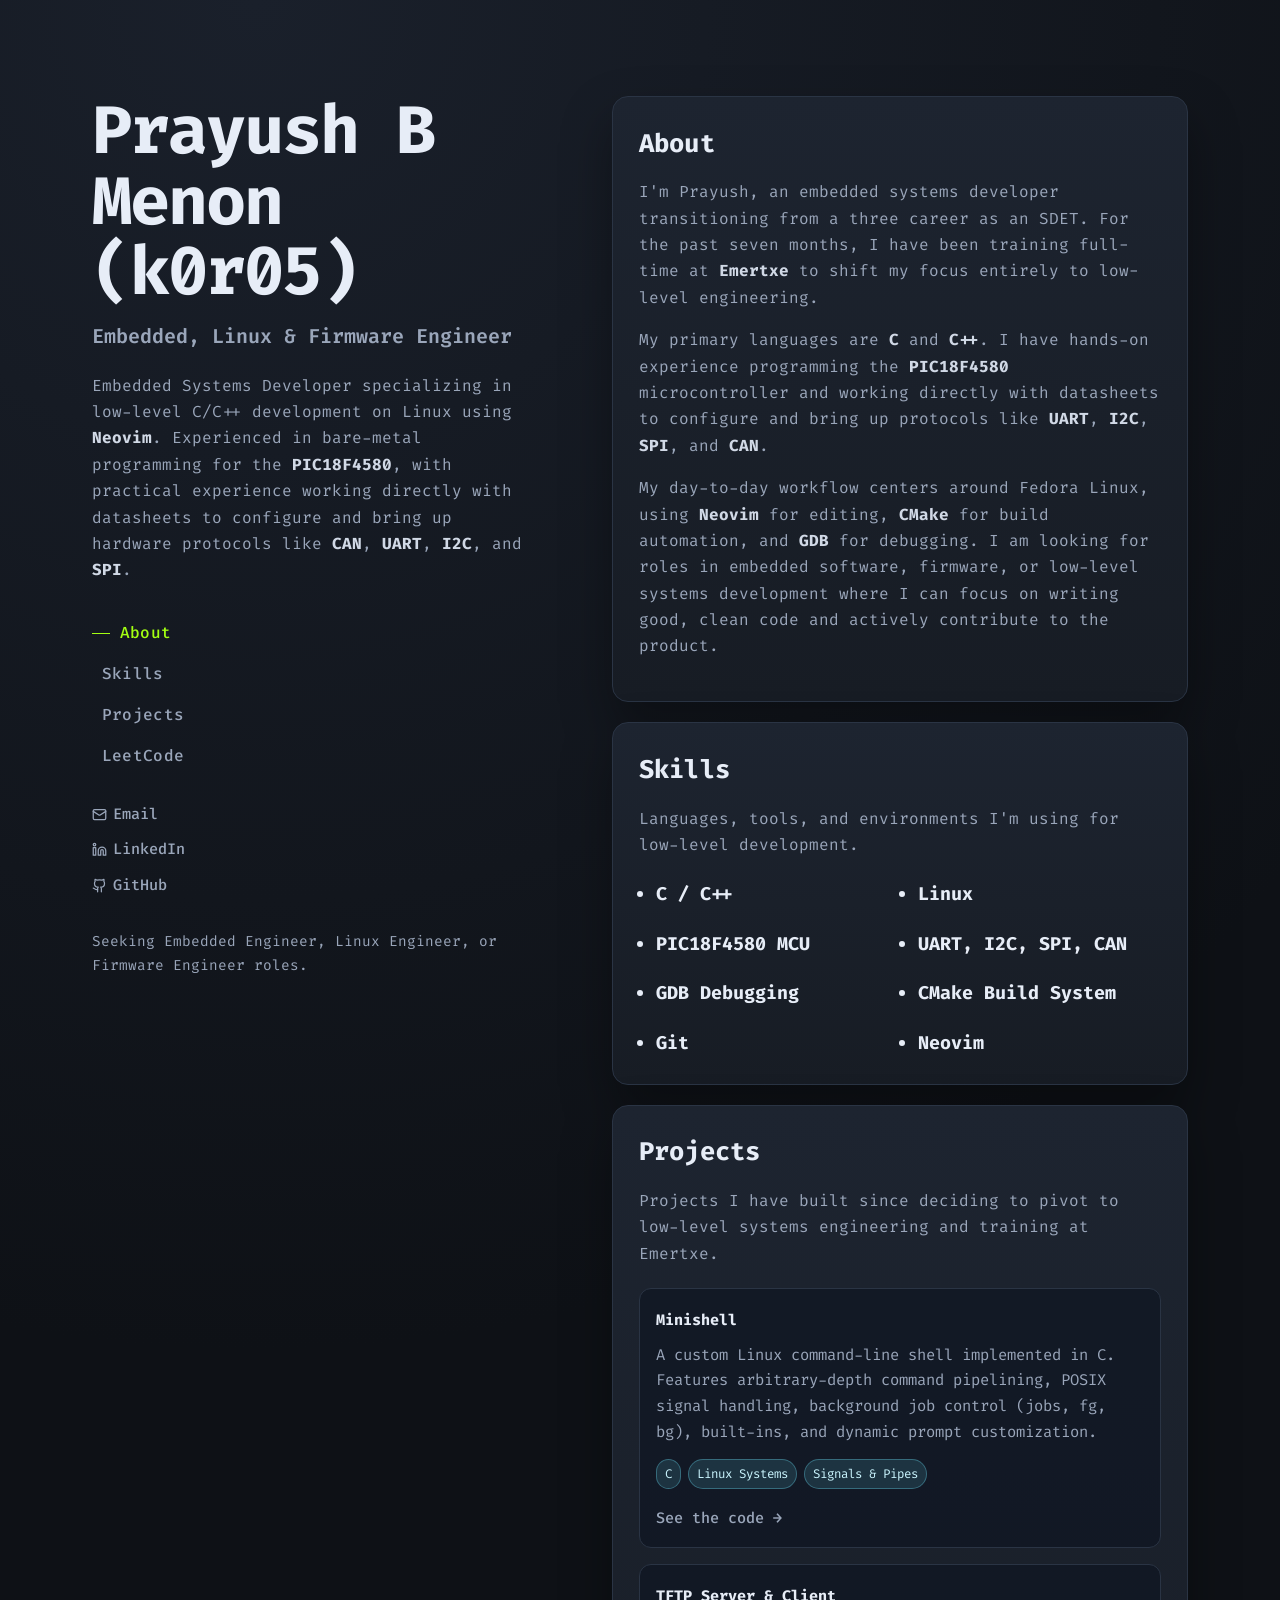
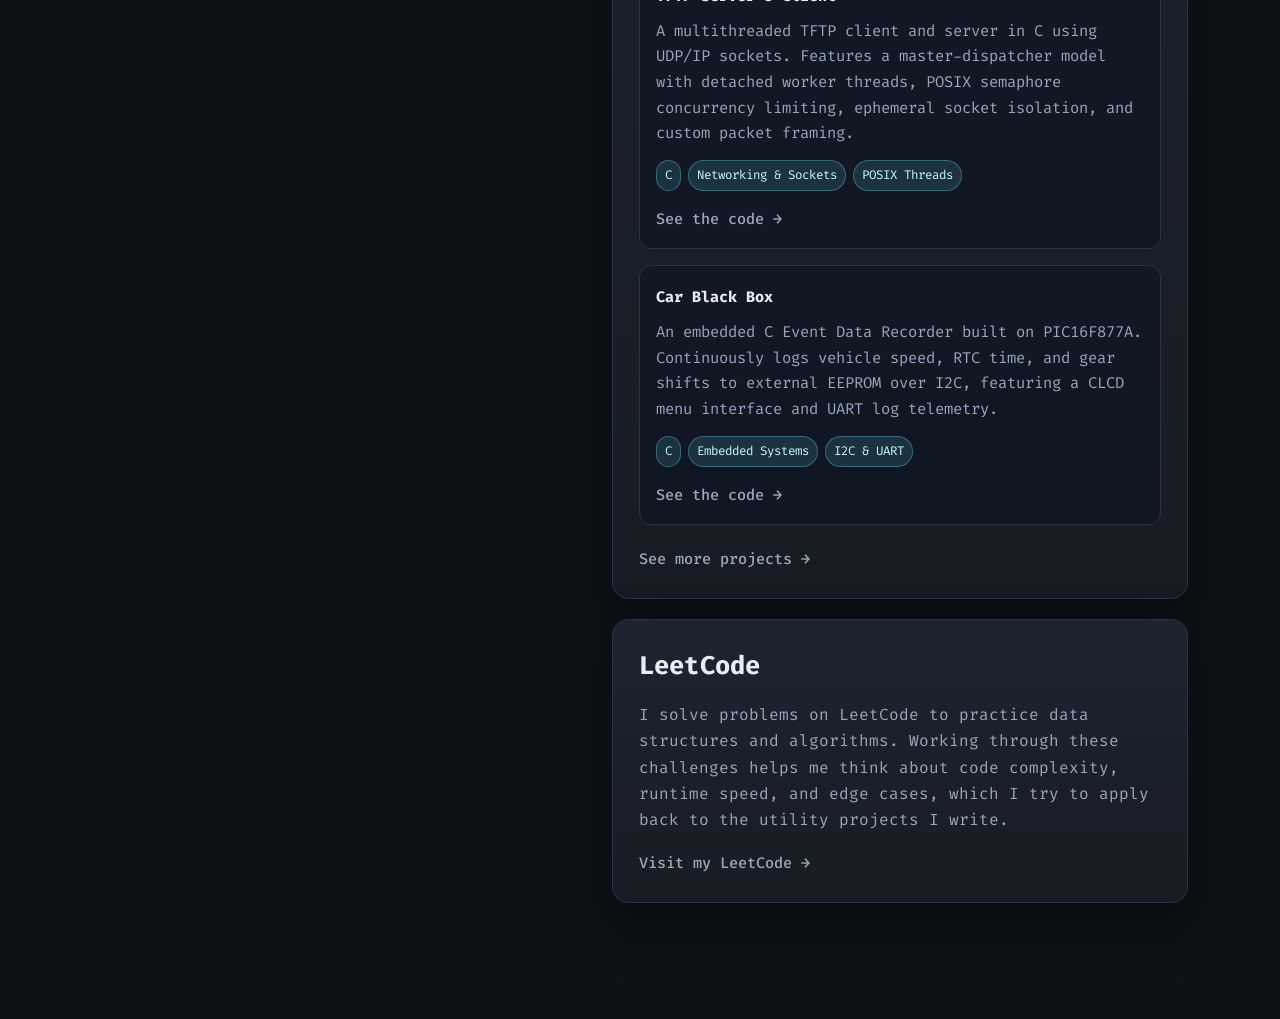
==== commit 93715d80: "Add Multithreaded TFTP project to portfolio and notes" ====
--- a/index.html
+++ b/index.html
@@ -41,7 +41,7 @@
     "description": "Embedded, Linux, and Firmware Systems Engineer specializing in C/C++ development, firmware programming, and low-level Linux systems.",
     "url": "https://k0-r0.github.io/",
     "sameAs": [
-      "https://linkedin.com/in/prayush-menon",
+      "https://www.linkedin.com/in/prayush-b-menon-14a17b220/",
       "https://github.com/k0-R0",
       "https://leetcode.com/k0r05"
     ],
@@ -108,7 +108,7 @@
           <svg class="icon" xmlns="http://www.w3.org/2000/svg" viewBox="0 0 24 24" fill="none" stroke="currentColor" stroke-width="2" stroke-linecap="round" stroke-linejoin="round" aria-hidden="true"><rect width="20" height="16" x="2" y="4" rx="2"/><path d="m22 7-8.97 5.7a1.94 1.94 0 0 1-2.06 0L2 7"/></svg>
           Email
         </a>
-        <a class="quiet-link contact-item" href="https://linkedin.com/in/prayush-menon" target="_blank" rel="noopener noreferrer" title="LinkedIn Profile">
+        <a class="quiet-link contact-item" href="https://www.linkedin.com/in/prayush-b-menon-14a17b220/" target="_blank" rel="noopener noreferrer" title="LinkedIn Profile">
           <svg class="icon" xmlns="http://www.w3.org/2000/svg" viewBox="0 0 24 24" fill="none" stroke="currentColor" stroke-width="2" stroke-linecap="round" stroke-linejoin="round" aria-hidden="true"><path d="M16 8a6 6 0 0 1 6 6v7h-4v-7a2 2 0 0 0-2-2 2 2 0 0 0-2 2v7h-4v-7a6 6 0 0 1 6-6z"/><rect width="4" height="12" x="2" y="9"/><circle cx="4" cy="4" r="2"/></svg>
           LinkedIn
         </a>
@@ -175,6 +175,17 @@
           </article>
 
           <article class="project">
+            <h3><a class="quiet-link" href="note.html?md=projects/tftp" title="Notes on this project">TFTP Server &amp; Client</a></h3>
+            <p>A multithreaded TFTP client and server in C using UDP/IP sockets. Features a master-dispatcher model with detached worker threads, POSIX semaphore concurrency limiting, ephemeral socket isolation, and custom packet framing.</p>
+            <ul class="tags" aria-label="TFTP Server &amp; Client technologies">
+              <li>C</li>
+              <li>Networking &amp; Sockets</li>
+              <li>POSIX Threads</li>
+            </ul>
+            <a class="quiet-link" href="https://github.com/k0-R0/TFTP" target="_blank" rel="noopener noreferrer">See the code →</a>
+          </article>
+
+          <article class="project">
             <h3><a class="quiet-link" href="note.html?md=projects/car-blackbox" title="Notes on this project">Car Black Box</a></h3>
             <p>An embedded C Event Data Recorder built on PIC16F877A. Continuously logs vehicle speed, RTC time, and gear shifts to external EEPROM over I2C, featuring a CLCD menu interface and UART log telemetry.</p>
             <ul class="tags" aria-label="Car Black Box technologies">
@@ -184,17 +195,6 @@
             </ul>
             <a class="quiet-link" href="https://github.com/k0-R0/car_blackbox" target="_blank" rel="noopener noreferrer">See the code →</a>
           </article>
-
-          <article class="project">
-            <h3>Steganography</h3>
-            <p>Hides encrypted messages inside BMP images using Least Significant Bit (LSB) substitution. This focused on bit manipulation and keeping the header intact.</p>
-            <ul class="tags" aria-label="Steganography technologies">
-              <li>C</li>
-              <li>Image Processing</li>
-              <li>Bit Manipulation</li>
-            </ul>
-            <a class="quiet-link" href="https://github.com/k0-R0/Steganography" target="_blank" rel="noopener noreferrer">See the code →</a>
-          </article>
         </div>
 
         <details class="projects-expand">
@@ -205,6 +205,17 @@
 
           <div class="project-grid extra-projects-grid">
             <article class="project">
+              <h3>Steganography</h3>
+              <p>Hides encrypted messages inside BMP images using Least Significant Bit (LSB) substitution. This focused on bit manipulation and keeping the header intact.</p>
+              <ul class="tags" aria-label="Steganography technologies">
+                <li>C</li>
+                <li>Image Processing</li>
+                <li>Bit Manipulation</li>
+              </ul>
+              <a class="quiet-link" href="https://github.com/k0-R0/Steganography" target="_blank" rel="noopener noreferrer">See the code →</a>
+            </article>
+
+            <article class="project">
               <h3><a class="quiet-link" href="note.html?md=projects/lexical-analyzer" title="Notes on this project">Lexical Analyzer</a></h3>
               <p>A stream-based C11 tokenizer for C source files. Categorizes tokens, strips comments and preprocessor directives on the fly, validates bracket parity, and uses binary search for O(log N) keyword and operator resolution.</p>
               <ul class="tags" aria-label="Lexical Analyzer technologies">
@@ -235,6 +246,17 @@
                 <li>Binary Parsing</li>
               </ul>
               <a class="quiet-link" href="https://github.com/k0-R0/MP3_TagReader" target="_blank" rel="noopener noreferrer">See the code →</a>
+            </article>
+
+            <article class="project">
+              <h3><a class="quiet-link" href="note.html?md=projects/source-2-html" title="Notes on this project">Source2HTML</a></h3>
+              <p>An event-driven C syntax highlighter that parses source files into styled HTML documents. Uses a finite state machine parser engine to tokenize keywords, preprocessor directives, comments, and literals with CSS classes.</p>
+              <ul class="tags" aria-label="Source2HTML technologies">
+                <li>C</li>
+                <li>Parsing</li>
+                <li>FSM</li>
+              </ul>
+              <a class="quiet-link" href="https://github.com/k0-R0/Source-2-HTML" target="_blank" rel="noopener noreferrer">See the code →</a>
             </article>
 
             <article class="project">
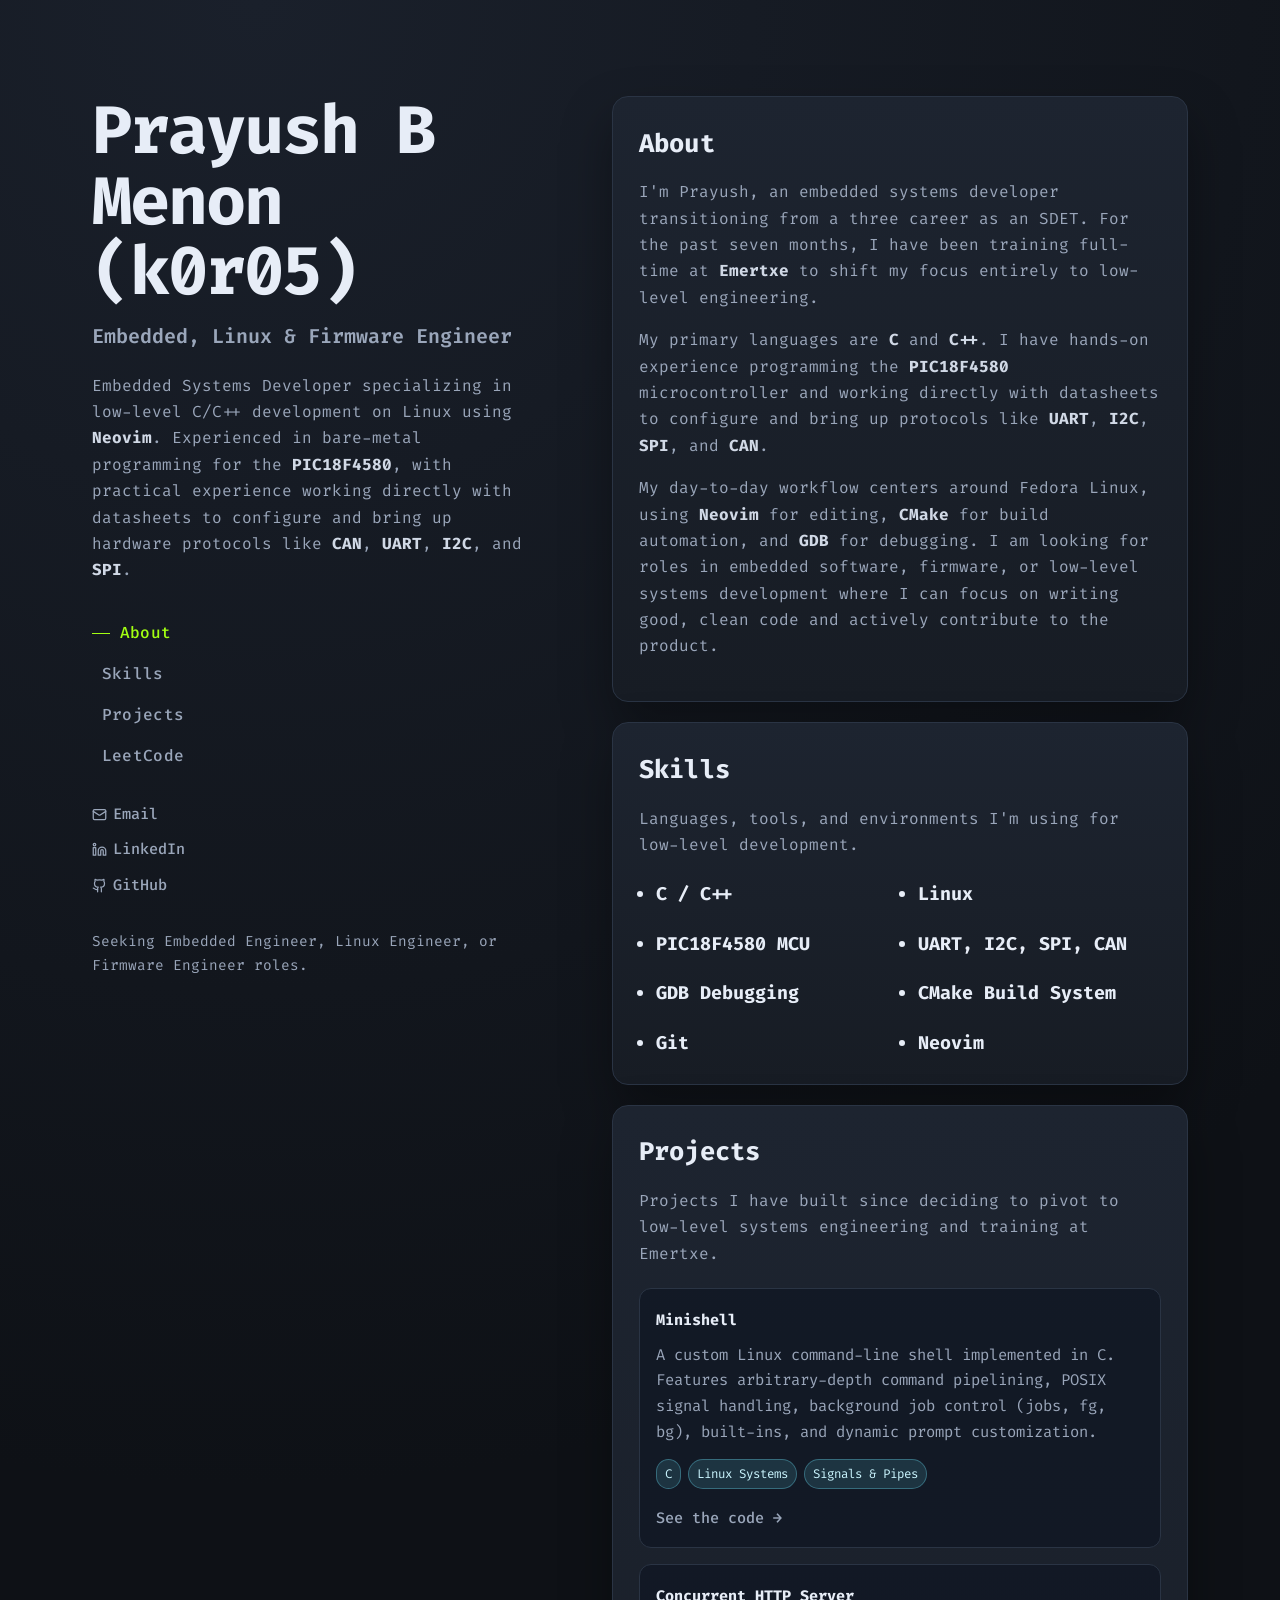
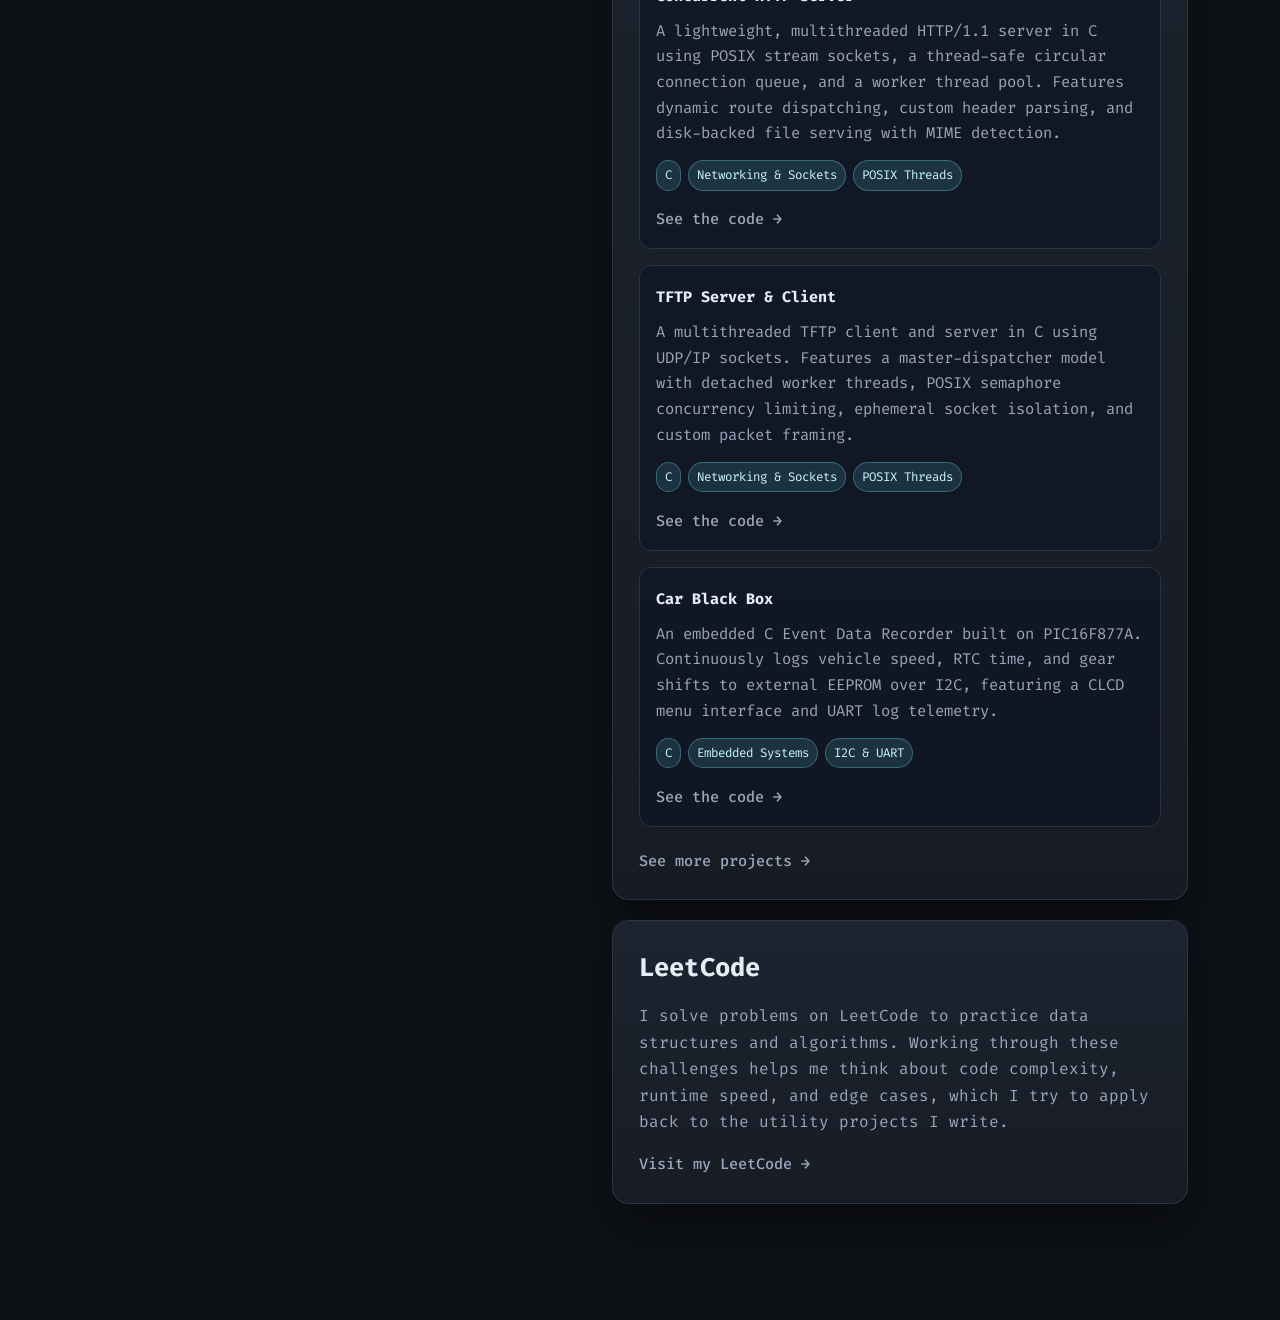
==== commit 633d7b4d: "Add Concurrent HTTP Server project to portfolio and notes" ====
--- a/index.html
+++ b/index.html
@@ -175,6 +175,17 @@
           </article>
 
           <article class="project">
+            <h3><a class="quiet-link" href="note.html?md=projects/http-server" title="Notes on this project">Concurrent HTTP Server</a></h3>
+            <p>A lightweight, multithreaded HTTP/1.1 server in C using POSIX stream sockets, a thread-safe circular connection queue, and a worker thread pool. Features dynamic route dispatching, custom header parsing, and disk-backed file serving with MIME detection.</p>
+            <ul class="tags" aria-label="Concurrent HTTP Server technologies">
+              <li>C</li>
+              <li>Networking &amp; Sockets</li>
+              <li>POSIX Threads</li>
+            </ul>
+            <a class="quiet-link" href="https://github.com/k0-R0/HTTP_Server" target="_blank" rel="noopener noreferrer">See the code →</a>
+          </article>
+
+          <article class="project">
             <h3><a class="quiet-link" href="note.html?md=projects/tftp" title="Notes on this project">TFTP Server &amp; Client</a></h3>
             <p>A multithreaded TFTP client and server in C using UDP/IP sockets. Features a master-dispatcher model with detached worker threads, POSIX semaphore concurrency limiting, ephemeral socket isolation, and custom packet framing.</p>
             <ul class="tags" aria-label="TFTP Server &amp; Client technologies">
